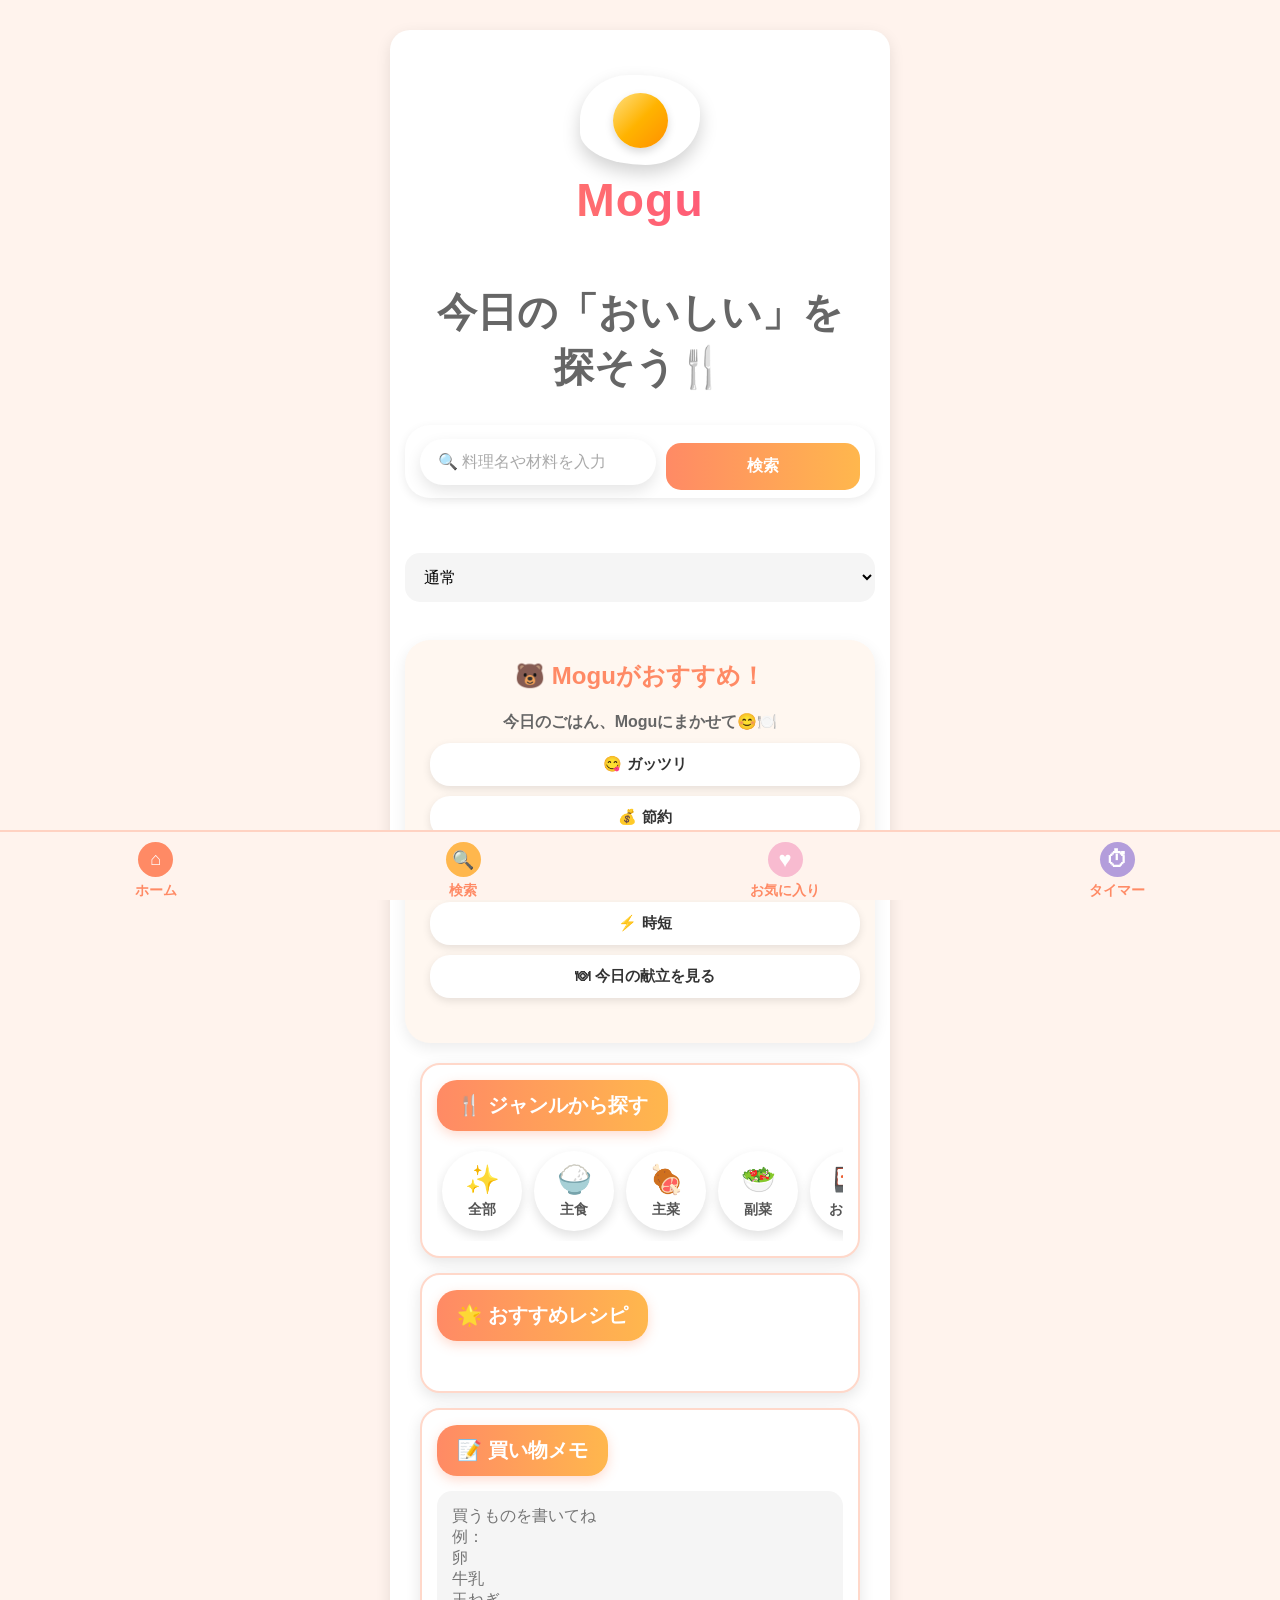
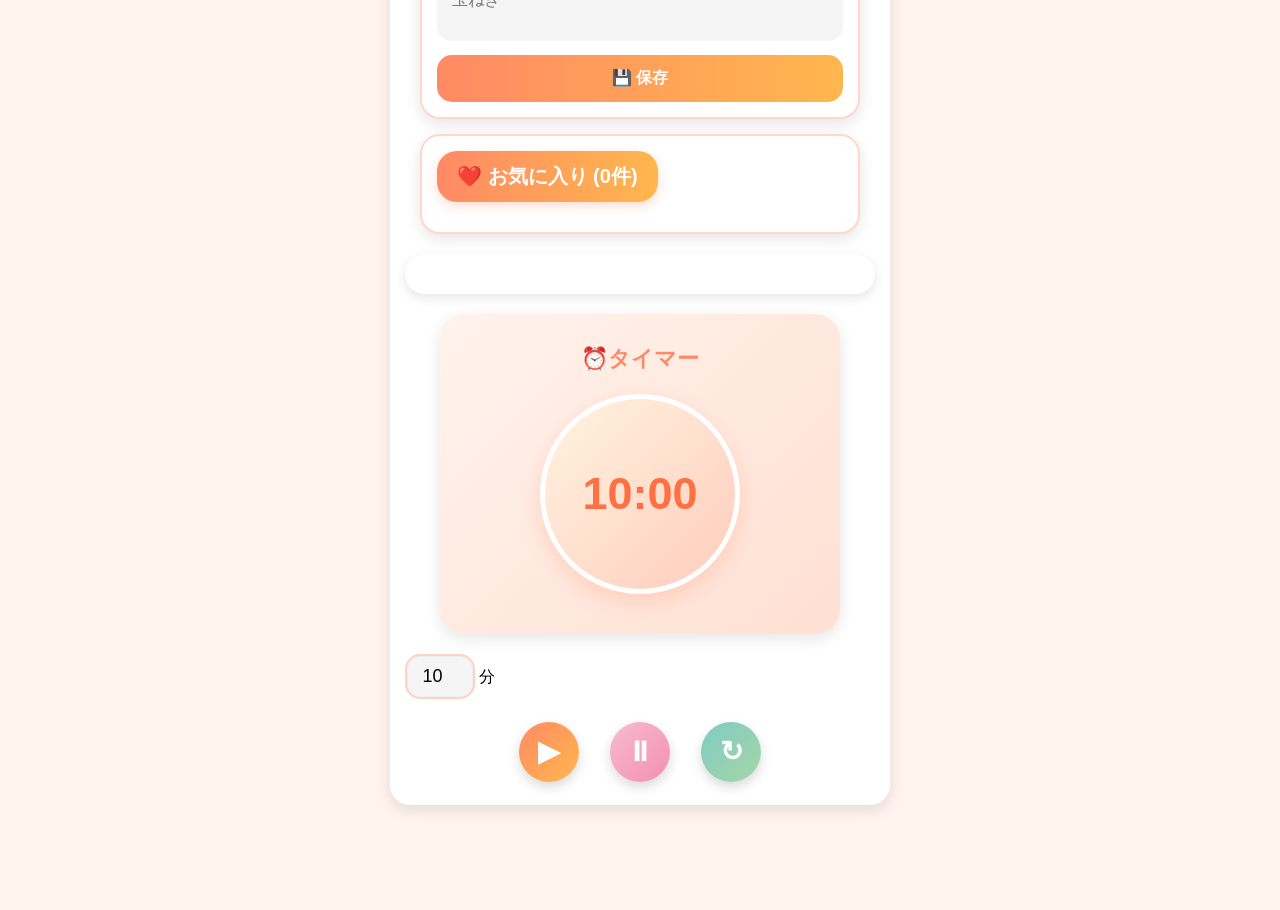
==== index.html @ c80007a2 "Add files via upload" ====
<!DOCTYPE html>
<html>

<head>
<link rel="manifest" href="manifest.json">
<meta name="theme-color" content="#ff8a65">

<meta name="viewport"
content="width=device-width, initial-scale=1.0">
<meta charset="UTF-8">
<title>AI献立アプリ</title>

<link rel="stylesheet" href="style.css">

</head>


<body>

<div class="card">

<div class="logo-area">

    <div class="mogu-logo">

        <div class="logo" id="home"></div>
        <div class="mogu-icon"></div>
        <div class="mogu-text">Mogu</div>

    </div>

</div>


<div class="header">

<p>今日の「おいしい」を探そう🍴</p>

</div>


<div id="searchPage">

<!-- レシピ検索 -->

<div class="search-area">

<input
id="searchBox"
placeholder="🔍 料理名や材料を入力"
oninput="searchRecipes()">

<button onclick="searchRecipes()">
検索
</button>

</div>


<div id="searchResult"></div>

</div>



<div id="moodResult"></div>



<select id="dietMode">

<option value="normal">
通常
</option>

<option value="diet">
ダイエット
</option>

</select>


<br><br>

<div class="mogu-box">

<h2 class="mogu-heading">
🐻 Moguがおすすめ！
</h2>

<p class="mogu-title">
今日のごはん、Moguにまかせて😊🍽️
</p>

<div class="mogu-buttons">

<div class="mood-buttons">

<button class="mogu-btn" onclick="moodMenu('ガッツリ')">
😋 ガッツリ
</button>

<button class="mogu-btn" onclick="moodMenu('節約')">
💰 節約
</button>

<button class="mogu-btn" onclick="moodMenu('ヘルシー')">
🥗 ヘルシー
</button>

<button class="mogu-btn" onclick="moodMenu('時短')">
⚡ 時短
</button>

</div>

<button class="mogu-btn recommend-btn" onclick="recommendMenu()">
🍽 今日の献立を見る
</button>

</div>

<div id="moguResult"></div>

</div>


<!-- カテゴリー -->
<div class="section">


<h2>🍴 ジャンルから探す</h2>


<div class="category-buttons">


<button onclick="filterCategory('全部')">
<span>✨</span>
全部
</button>


<button onclick="filterCategory('主食')">
<span>🍚</span>
主食
</button>


<button onclick="filterCategory('主菜')">
<span>🍖</span>
主菜
</button>


<button onclick="filterCategory('副菜')">
<span>🥗</span>
副菜
</button>


<button onclick="filterCategory('お弁当')">
<span>🍱</span>
お弁当
</button>


<button onclick="filterCategory('朝ごはん')">
<span>🍳</span>
朝ごはん
</button>


<button onclick="filterCategory('スープ')">
<span>🍲</span>
スープ
</button>


</div>


</div>



<!-- おすすめ -->
<div class="section">


<h2>🌟 おすすめレシピ</h2>


<div id="recommend"></div>


</div>



<!-- 買い物 -->
<div class="section">

<h2>📝 買い物メモ</h2>

<textarea 
id="shoppingMemo"
placeholder="買うものを書いてね&#13;&#10;例：&#13;&#10;卵&#13;&#10;牛乳&#13;&#10;玉ねぎ"
></textarea>

<br>

<button onclick="saveMemo()">
💾 保存
</button>


</div>



<!-- お気に入り -->
<div class="section">


<h2 id="favorite-title">
❤️ お気に入り (0件)
</h2>


<div id="favorites"></div>


</div>





<!-- 詳細表示 -->

<div id="recipe-detail"></div>

<div class="timer-box">

<h3>⏰タイマー</h3>

<div class="timer-circle">
    <h2 id="timerDisplay">10:00</h2>
</div>


</div>


<div class="timer-setting">

<input 
id="timerMinutes"
type="number"
value="10"
>

<span>分</span>

</div>


<div class="timer-buttons">

<button class="timer-btn" onclick="startTimer()">
▶
</button>

<button class="timer-btn" onclick="stopTimer()">
⏸
</button>

<button class="timer-btn reset-btn" onclick="resetTimer()">
↻
</button>

</div>


<div class="bottom-nav">

<button onclick="goHome()">
<span class="nav-icon home-icon">⌂</span>
ホーム
</button>

<button onclick="goSearch()">
<span class="nav-icon search-icon">🔍</span>
検索
</button>

<button onclick="goFavorite()">
<span class="nav-icon heart-icon">♥</span>
お気に入り
</button>

<button onclick="goTimer()">
<span class="nav-icon timer-icon">⏱</span>
タイマー
</button>

</div>

<script src="app.js"></script>

<div id="finishPopup" class="finish-popup">

    <div class="finish-card">

        <div class="finish-icon">🍳</div>

        <h2>完成！</h2>

        <p>おいしくできたかな？😋</p>

        <button onclick="closePopup()">OK</button>

    </div>

</div>

<script>
if ("serviceWorker" in navigator) {
  navigator.serviceWorker.register("./service-worker.js")
  .then(() => {
    console.log("Service Worker 登録成功");
  })
  .catch((error) => {
    console.log("登録失敗", error);
  });
}
</script>

</body>
</html>
---- style.css ----
body{
    font-family:sans-serif;
    background:#fff3ed;
    padding:15px;
    margin:0;

    padding-bottom:90px;
}


/* 全体カード */
.card{
    background:white;
    max-width:520px;
    margin:auto;
    padding:20px;
    border-radius:25px;
    box-shadow:0 8px 25px rgba(0,0,0,0.12);
}


/* タイトル */
.header{
    background:white;
    color:#ff8a65;
    font-size:40px;
    font-weight:bold;
    text-align:center;
    padding:25px;
    border-radius:25px;
}

.logo-area{
    text-align:center;
    margin:30px 0;
}

.logo-area h1{
    font-size:46px;
    color:#ff8a65;
    font-weight:900;
    letter-spacing:3px;
    margin-bottom:10px;
    text-shadow:2px 3px 6px rgba(0,0,0,0.15);
    font-family:"Arial Rounded MT Bold", sans-serif;
}

.logo-area p{
    font-size:17px;
    color:#777;
    font-weight:bold;
    letter-spacing:1px;
}


.subtitle{
    font-size:14px;
    color:#777;
    margin-top:8px;
    font-weight:normal;
}

/* 説明文 */
p{
    color:#555;
}


/* 各項目の箱 */
.section{

padding:18px;

margin-top:20px;

border-radius:25px;

background:linear-gradient(
135deg,
#fff8f4,
#ffe9df
);

border:2px solid #ffd8ca;

box-shadow:
0 8px 20px rgba(255,138,101,0.15);

}


/* 見出し */
h2{

    font-size:20px;

    margin-top:0;

    color:#444;

}



/* 入力欄 */

input{

    width:100%;

    box-sizing:border-box;

    padding:15px;

    font-size:16px;

    border-radius:15px;

    border:none;

    background:#f5f5f5;

    box-shadow:inset 0 0 0 1px #eee;

}



/* メモ欄 */

textarea{

    width:100%;

    height:150px;

    box-sizing:border-box;

    padding:15px;

    border-radius:15px;

    border:none;

    background:#f5f5f5;

    font-size:16px;

    resize:none;

}




/* セレクト */

select{

    width:100%;

    padding:15px;

    border-radius:15px;

    border:none;

    background:#f5f5f5;

    font-size:16px;

}




/* ボタン */

button{

    width:100%;

    padding:13px;

    margin-top:10px;

    border:none;

    border-radius:15px;

    background:linear-gradient(
    90deg,
    #ff8a65,
    #ffb74d
    );

    color:white;

    font-size:16px;

    font-weight:bold;

    cursor:pointer;

}


button:hover{

    transform:translateY(-3px);

}



/* 検索エリア */

.search-area{
    display:flex;
    align-items:center;
    gap:10px;
    background:white;
    border-radius:25px;
    padding:8px 15px;
    box-shadow:0 3px 10px rgba(0,0,0,0.08);
}

#searchResult{
    width:100%;
    display:block;
    margin-top:15px;
}



/* カテゴリーボタン */

.category-buttons{

    display:flex;

    gap:12px;

    overflow-x:auto;

    padding:10px 5px;

    scrollbar-width:none;

}


.category-buttons::-webkit-scrollbar{

    display:none;

}


.category-buttons button{

    flex-shrink:0;

    width:80px;

    height:80px;

    border:none;

    border-radius:50%;

    background:white;

    color:#555;

    font-size:14px;

    font-weight:bold;

    display:flex;

    flex-direction:column;

    align-items:center;

    justify-content:center;

    gap:5px;

    box-shadow:
    0 5px 12px rgba(0,0,0,0.12);

    transition:0.3s;

}


.category-buttons button span{

    font-size:28px;

}


.category-buttons button:active{

    transform:scale(0.92);

}

/* レシピ一覧カード */

.recipe-card{

    background:linear-gradient(
    135deg,
    #ffffff,
    #fff8f4
    );

    border-radius:25px;

    overflow:hidden;

    box-shadow:
    0 8px 20px rgba(0,0,0,0.12);

    transition:0.3s;

    margin-bottom:20px;
}


.recipe-card:hover{

    transform:
    translateY(-6px)
    scale(1.02);

    box-shadow:
    0 12px 25px rgba(0,0,0,0.18);

}


.recipe-image{

    width:100%;

    height:220px;

    object-fit:cover;

}


.recipe-card h3{

    font-size:20px;

    margin:15px;

    color:#444;

}


.recipe-card p{

    margin:15px;

    color:#666;

}

/* おすすめレシピ横並び */

#recommend{

    display:flex;

    gap:15px;

    overflow-x:auto;

    padding:10px 0;

}



.recommend-card{

    min-width:220px;

    background:white;

    border-radius:18px;

    overflow:hidden;

    box-shadow:0 4px 12px rgba(0,0,0,0.1);

}



.recommend-card img{

    width:100%;

    height:150px;

    object-fit:cover;

}



.recommend-card h3{

    padding:10px;

    margin:0;

}



.recommend-card p{

    padding:0 10px 10px;

    font-size:14px;

}





/* 人気レシピ */

#popularRecipes{

    display:flex;

    flex-direction:column;

    gap:10px;

}





/* 結果表示 */

#result,
#searchResult,
#randomResult{

    margin-top:15px;

}





/* レシピ詳細 */

#recipe-detail{

    background:white;

    padding:20px;

    border-radius:20px;

    margin-top:20px;

    box-shadow:0 4px 12px rgba(0,0,0,0.1);

}



.recipe-detail-image{

    width:100%;

    border-radius:15px;

}





/* お気に入り */

#favorites{

    display:flex;

    flex-direction:column;

    gap:10px;

}





/* スマホ調整 */

@media(max-width:600px){

    body{

        padding:10px;

    }


.card{

    padding:15px;

    border-radius:20px;

    width:90%;

    max-width:500px;

    margin:auto;

    box-sizing:border-box;

}

    .header{

        font-size:22px;

    }


}

.mogu-logo{
    text-align:center;
}

.logo{

    text-align:center;

    animation:float 3s ease-in-out infinite;

    display:flex;

    flex-direction:column;

    align-items:center;
}

.mogu-icon{

    width:120px;
    height:90px;

    background:white;

    border-radius:
    45% 55% 50% 60% /
    55% 45% 60% 40%;

    position:relative;

    margin:0 auto;

    box-shadow:
    0 8px 18px rgba(0,0,0,0.18);
}

/* 黄身 */
.mogu-icon::before{

    content:"";

    width:55px;
    height:55px;

    background:linear-gradient(
        135deg,
        #ffe082,
        #ffb300,
        #ff8f00
    );

    border-radius:50%;

    position:absolute;

    top:18px;

    left:33px;

    box-shadow:
    0 4px 8px rgba(0,0,0,0.15);
}


.mogu-text{
    margin-top:10px;

    font-size:44px;

    transform:scale(1.05);

    font-weight:bold;

    font-family:
    "Arial Rounded MT Bold",
    "Hiragino Maru Gothic Pro",
    sans-serif;

    letter-spacing:1px;

    background:linear-gradient(
    90deg,
    #ff8a65,
    #ff4081
);

-webkit-background-clip:text;
background-clip:text;

color:transparent;
}

.mogu-logo h1{
    margin:0;
    font-size:48px;
    color:#ff8a65;
    font-weight:900;
    letter-spacing:2px;
    font-family:"Arial Rounded MT Bold","Trebuchet MS",sans-serif;
    text-shadow:2px 3px 6px rgba(0,0,0,0.12);
}

.mogu-icon span{
    position:absolute;
    color:#ff7b54;
    font-size:28px;
    font-weight:bold;
    font-family:sans-serif;
}

.logo{
    animation: float 3s ease-in-out infinite;
}


@keyframes float{

    0%{
        transform:translateY(0);
    }

    50%{
        transform:translateY(-6px);
    }

    100%{
        transform:translateY(0);
    }

}

.quick-menu{
    display:flex;
    justify-content:center;
    gap:15px;
    margin-top:25px;
    flex-wrap:wrap;
}


.quick-menu button{

    width:110px;
    height:110px;

    border:none;
    border-radius:25px;

    background:white;

    font-size:15px;

    font-weight:bold;

    color:#555;

    box-shadow:
    0 6px 15px rgba(0,0,0,0.12);

    cursor:pointer;

    transition:0.3s;
}


.quick-menu button:hover{

    transform:translateY(-5px);

}

.quick-menu{
    display:flex;
    justify-content:center;
    gap:15px;
    margin-top:25px;
    flex-wrap:wrap;
}


.quick-menu button{

    width:110px;
    height:110px;

    border:none;

    border-radius:25px;

    background:white;

    font-size:15px;

    font-weight:bold;

    color:#555;

    box-shadow:
    0 8px 18px rgba(0,0,0,0.12);

    cursor:pointer;

    transition:0.3s;
}


.quick-menu button:hover{

    transform:translateY(-6px);

}

.fridge-btn{
    background:#e3f2fd !important;
}

.today-btn{
    background:#fff3e0 !important;
}

.favorite-btn{
    background:#fce4ec !important;
}

.quick-menu button:active{

    transform:
    translateY(-2px)
    scale(0.96);

}

#searchBox{

    width:280px;

    padding:14px 18px;

    border:none;

    border-radius:30px;

    background:white;

    font-size:16px;

    box-shadow:
    0 6px 15px rgba(0,0,0,0.1);

    outline:none;

    transition:0.3s;
}

#searchBox:focus{

    box-shadow:
    0 0 0 4px rgba(255,138,101,0.25),
    0 6px 15px rgba(0,0,0,0.1);

}

#searchBox::placeholder{

    color:#aaa;

}

.section h2{

    display:inline-block;

    padding:12px 20px;

    border-radius:20px;

    background:linear-gradient(
        90deg,
        #ff8a65,
        #ffb74d
    );

    color:white;

    box-shadow:
    0 4px 12px rgba(255,138,101,0.3);

    margin-bottom:15px;
}

@media (max-width:600px){

    .quick-menu{
        gap:10px;
    }

    .quick-menu button{

        width:95px;
        height:95px;

        font-size:13px;
    }

    .mogu-text{

        font-size:36px;
    }

    #searchBox{

        width:90%;
    }

    .recipe-image{

        height:180px;
    }

    .section h2{

        font-size:18px;
    }

}

.bottom-nav{

    position:fixed;

    bottom:0;

    left:0;

    width:100%;

    background:#fff3ed;

    display:flex;

    justify-content:space-around;

    padding:12px 0;

    border-top:2px solid #ffd2c2;

    z-index:999;
}

.bottom-nav{

    position:fixed;

    bottom:0;

    left:0;

    width:100%;

    height:70px;

    background:#fff3ed;

    display:flex;

    justify-content:space-around;

    align-items:center;

    border-top:2px solid #ffd2c2;

    z-index:99999;
}


.bottom-nav button{

    display:flex;

    flex-direction:column;

    align-items:center;

    background:transparent;

    color:#ff8a65;

    border:none;

    font-size:14px;

    font-weight:bold;

    padding:5px;

    box-shadow:none;

}

.nav-icon{

    width:35px;
    height:35px;
    border-radius:50%;

    display:flex;
    align-items:center;
    justify-content:center;

    margin-bottom:5px;

    color:white;
    font-size:18px;
}


/* ホーム */
.home-icon{
    background:#ff8a65;
}


/* 検索 */
.search-icon{
    background:#ffb74d;
}


/* お気に入り */
.heart-icon{
    background:#f8bbd0;
    font-size:22px;
}


/* タイマー */
.timer-icon{
    background:#b39ddb;
    font-size:22px;
}

/* カテゴリーだけ上の余白を調整 */
.category-buttons{
    margin-top:-15px;
}

#todaySetResult .recipe-card{

text-align:center;

padding:20px;

font-size:18px;

}

#todaySetResult hr{

border:none;

border-top:2px dashed #ffd2c2;

margin:15px 0;

}

#moodResult{

margin-top:20px;

}

#moodResult .recipe-card{

max-width:520px;

margin:auto;

}

.fridge-section{

background:linear-gradient(
135deg,
#eefbf0,
#d9f7df
);

border-radius:20px;

margin:15px;

padding:15px;

}

.fridge-section{

background:linear-gradient(
135deg,
#eefbf0,
#d9f7df
);

border-radius:20px;

margin:15px;

padding:15px;

}

.popular-section{

background:linear-gradient(
135deg,
#f5ecff,
#e5d4ff
);

border-radius:20px;

margin:15px;

padding:15px;

}

.recipe-status{

display:grid;

grid-template-columns:
1fr 1fr;

gap:10px;

margin:15px 0;

}

.recipe-status div{

background:linear-gradient(
135deg,
#fff0eb,
#ffe3d6
);

}

.recipe-count{

background:white;

border-radius:20px;

padding:15px;

margin:20px auto;

width:200px;

box-shadow:0 5px 15px rgba(0,0,0,0.1);

text-align:center;

}


.recipe-count p{

margin:0;

font-size:14px;

color:#777;

}


.recipe-count h2{

margin:5px 0 0;

font-size:32px;

color:#ff8a65;

}

.recipe-detail-image{

width:90%;

max-width:500px;

display:block;

margin:0 auto 15px;

border-radius:20px;

}


.section-title{

font-size:22px;

font-weight:bold;

margin-top:25px;

padding:10px;

background:#fff3e8;

border-radius:15px;

}


.ingredient-list,
.howto-list{

background:white;

padding:20px;

border-radius:15px;

box-shadow:0 4px 12px rgba(0,0,0,0.08);

}


.ingredient-list li{

margin-bottom:10px;

}


.howto-list li{

margin-bottom:15px;

line-height:1.6;

}

.favorite-btn{

margin:15px 0;

padding:12px 25px;

border:none;

border-radius:30px;

font-size:16px;

font-weight:bold;

background:#fff0f3;

color:#ff6b81;

cursor:pointer;

transition:0.3s;

box-shadow:0 4px 10px rgba(0,0,0,0.1);

}


.favorite-btn:hover{

transform:scale(1.05);

}


.favorite-btn.active{

background:#ff8a65;

color:white;

}

.card{

background:white;

border-radius:20px;

padding:15px;

margin:15px auto;

width:90%;

max-width:500px;

box-sizing:border-box;

box-shadow:0 5px 15px rgba(0,0,0,0.1);

cursor:pointer;

}


.card:hover{

transform:scale(1.02);

}


.card .recipe-image{

width:100%;

height:180px;

object-fit:cover;

border-radius:15px;

}


.card h3{

margin:10px 0;

font-size:20px;

}


.card p{

margin:5px 0;

color:#666;

}

.recommend-card{

background:white;

border-radius:20px;

overflow:hidden;

margin:15px 0;

box-shadow:0 5px 15px rgba(0,0,0,0.1);

cursor:pointer;

}


.recommend-image{

width:100%;

height:180px;

object-fit:cover;

}


.recommend-body{

padding:15px;

}


.recommend-body h3{

margin:0 0 8px;

font-size:20px;

}


.recommend-info{

display:flex;

gap:15px;

font-size:14px;

color:#777;

}

.section{

    background:white;

    border-radius:20px;

    padding:15px;

    margin:15px;

    box-shadow:0 5px 15px rgba(0,0,0,0.1);

}

/* ⏱ Moguタイマー */

.timer-box{

background:linear-gradient(
135deg,
#fff3ed,
#ffe0d2
);

border-radius:25px;

padding:20px;

margin:20px auto;

max-width:400px;

text-align:center;

box-shadow:
0 5px 15px rgba(0,0,0,0.1);

}


.timer-box h3{

color:#ff8a65;

font-size:22px;

margin-bottom:15px;

}


#timerMinutes{

width:70px;

padding:10px;

border-radius:15px;

border:2px solid #ffd2c2;

font-size:18px;

text-align:center;

}


.timer-box button{

background:#ff8a65;

color:white;

border:none;

border-radius:25px;

padding:10px 15px;

margin:8px 3px;

font-size:15px;

font-weight:bold;

cursor:pointer;

}


.timer-box button:hover{

transform:scale(1.05);

}


#timerDisplay{

width:200px;

height:200px;

border-radius:50%;

background:linear-gradient(
135deg,
#fff3e0,
#ffccbc
);

display:flex;

align-items:center;

justify-content:center;

margin:20px auto;

font-size:45px;

font-weight:bold;

color:#ff7043;

border:5px solid white;

box-shadow:
0 8px 20px rgba(255,138,101,0.25);

}

/* ⏱ タイマー飾り */

.timer-box{
    position:relative;
}

#timerDisplay{

    position:relative;

}

#timerDisplay::before{

    position:absolute;

    top:-45px;

    left:50%;

    transform:translateX(-50%);

    font-size:30px;

}

/* ⏱ タイマーボタン アイコン風 */

.timer-box .timer-btn{

width:60px;

height:60px;

border-radius:50%;

padding:0;

margin:8px;

font-size:24px;

display:inline-flex;

align-items:center;

justify-content:center;

background:linear-gradient(
135deg,
#ff8a65,
#ffb74d
);

box-shadow:
0 5px 12px rgba(255,138,101,0.3);

}

/* 下メニュー復活 */

.bottom-nav button{

background:transparent;

width:auto;

height:auto;

color:#ff8a65;

padding:5px;

box-shadow:none;

}


.home-icon{

background:#ff8a65 !important;

}


.search-icon{

background:#ffb74d !important;

}


.heart-icon{

background:#f8bbd0 !important;

}


.timer-icon{

background:#b39ddb !important;

}

/* ⏱ タイマー専用ボタン */

.timer-btn{

width:60px;

height:60px;

border-radius:50%;

padding:0;

margin:8px;

font-size:28px;

display:inline-flex;

align-items:center;

justify-content:center;

color:white;

box-shadow:
0 5px 12px rgba(0,0,0,0.15);

}


.timer-btn:first-child{

background:linear-gradient(
135deg,
#ff8a65,
#ffb74d
);

}


.timer-btn:nth-child(2){

background:linear-gradient(
135deg,
#f8bbd0,
#f48fb1
);

}


.reset-btn{

background:linear-gradient(
135deg,
#80cbc4,
#a5d6a7
);

}


.timer-btn:hover{

transform:scale(1.1);

}

.timer-buttons{

display:flex;

justify-content:center;

gap:15px;

margin-top:15px;

}

/* 完成ポップアップ */

.finish-popup{

position:fixed;

top:0;
left:0;

width:100%;
height:100%;

background:rgba(0,0,0,0.4);

display:none;

justify-content:center;
align-items:center;

z-index:999999;

}

.finish-card{

background:white;

padding:30px;

border-radius:25px;

text-align:center;

width:280px;

box-shadow:0 10px 25px rgba(0,0,0,0.2);

animation:popup 0.3s ease;

}

.finish-icon{

font-size:60px;

margin-bottom:10px;

}

.finish-card h2{

color:#ff8a65;

margin:10px 0;

}

.finish-card p{

color:#666;

margin-bottom:20px;

}

@keyframes popup{

from{

transform:scale(0.7);

opacity:0;

}

to{

transform:scale(1);

opacity:1;

}

}

#searchResult{
margin-top:15px;
padding:10px;
background:#fff;
border-radius:10px;
}

/* レシピ詳細画面 */

#recipeDetail{
    padding:20px;
}


.detail-card{
    background:white;
    border-radius:20px;
    padding:25px;
    max-width:600px;
    margin:20px auto;
    box-shadow:0 5px 20px rgba(0,0,0,0.15);
}


.detail-card h2{
    text-align:center;
    font-size:28px;
    margin-bottom:15px;
}


.recipe-image{
    width:100%;
    height:300px;
    object-fit:cover;
    border-radius:15px;
    margin-bottom:20px;
}


.detail-card p{
    font-size:16px;
    line-height:1.8;
}


.detail-card h3{
    border-left:6px solid #ff8a65;
    padding-left:10px;
    margin-top:25px;
}


.detail-card ul{
    background:#fff7f0;
    border-radius:15px;
    padding:20px 30px;
}


.detail-card li{
    margin-bottom:10px;
    font-size:16px;
}


.detail-card button{
    background:#ff8a65;
    color:white;
    border:none;
    border-radius:20px;
    padding:10px 20px;
    font-size:16px;
    cursor:pointer;
}


.detail-card button:hover{
    opacity:0.8;
}

/* 時間・カロリーカード */

.info-cards{
    display:flex;
    gap:15px;
    margin:20px 0;
}


.info-box{
    flex:1;
    background:#fff7f0;
    border-radius:15px;
    padding:15px;
    text-align:center;
}


.info-box span{
    font-size:30px;
}


.info-box p{
    margin:5px 0;
    font-size:14px;
    color:#666;
}


.info-box strong{
    font-size:22px;
    color:#ff7043;
}

/* スマホ対応 */

@media screen and (max-width:600px){

    body{
        padding:10px;
    }


    .detail-card{
        width:100%;
        padding:15px;
        margin:10px auto;
        border-radius:15px;
    }


    .recipe-image{
        height:220px;
    }


    .detail-card h2{
        font-size:22px;
    }


    .info-cards{
        flex-direction:column;
        gap:10px;
    }


    .info-box{
        width:100%;
    }


    .detail-card li{
        font-size:14px;
    }


    button{
        width:100%;
        padding:12px;
        font-size:16px;
    }

}

.mogu-box{
    background:#fff;
    border-radius:20px;
    padding:20px;
    margin:20px;
    text-align:center;
    box-shadow:0 5px 15px rgba(0,0,0,0.1);
}

.mogu-title{
    font-size:18px;
    font-weight:bold;
    margin:10px 0 20px;
}

.mogu-btn{
    background:#ff9800;
    color:white;
    border:none;
    padding:12px 25px;
    border-radius:30px;
    font-size:17px;
    cursor:pointer;
}

.mogu-btn:hover{
    background:#f57c00;
}

#moguResult{
    margin-top:20px;
    line-height:2;
    font-size:18px;
}

.mogu-box{
background:#fff7f0;
padding:20px;
border-radius:25px;
margin:20px 0;
box-shadow:0 5px 15px rgba(0,0,0,0.08);
}


.mogu-heading{
text-align:center;
color:#ff8a65;
font-size:24px;
}


.mogu-title{
text-align:center;
font-size:16px;
margin-bottom:15px;
}

.mogu-btn{
border:none;
border-radius:20px;
padding:12px 18px;
margin:5px;
font-size:15px;
background:white;
color:#333;
box-shadow:0 3px 8px rgba(0,0,0,0.1);
cursor:pointer;
}

.recommend-card{

background:white;

border-radius:20px;

padding:15px;

margin:15px 0;

box-shadow:0 5px 15px rgba(0,0,0,0.08);

text-align:center;

overflow:hidden;

}


.recommend-card h3{

color:#ff8a65;

font-size:20px;

margin-bottom:10px;

}


.recommend-card p{

margin:8px;

font-size:14px;

}


.recommend-card button{

background:#ff8a65;

color:white;

border:none;

border-radius:20px;

padding:10px 20px;

font-size:14px;

cursor:pointer;

}

.mini-info{

display:flex;

justify-content:center;

gap:15px;

margin:10px 0;

font-size:14px;

}


.recommend-card button{

margin:5px;

}

.mini-info{
display:flex;
justify-content:center;
gap:10px;
flex-wrap:wrap;
margin:10px 0;
font-size:14px;
}


.mini-info span{
background:#fff7f0;
padding:8px 12px;
border-radius:15px;
white-space:nowrap;
}


.recommend-card{
width:100%;
box-sizing:border-box;
overflow:hidden;
}

.recommend-card{

width:100%;

max-width:100%;

box-sizing:border-box;

overflow:hidden;

}

#moguResult{

width:100%;

box-sizing:border-box;

overflow:hidden;

}

.recommend-card *{

max-width:100%;

box-sizing:border-box;

}


.mini-info{

display:flex;

flex-direction:column;

align-items:center;

gap:8px;

}


.mini-info span{

display:block;

width:90%;

text-align:center;

}


.recommend-card button{

width:90%;

max-width:250px;

}

.mogu-box,
#moguResult,
.recommend-card{

width:100%;

max-width:100%;

box-sizing:border-box;

}


.recommend-card{

margin-left:0;

margin-right:0;

}

*{
box-sizing:border-box;
}

.recommend-image{

width:100%;

height:180px;

object-fit:cover;

border-radius:15px;

margin-bottom:10px;

}
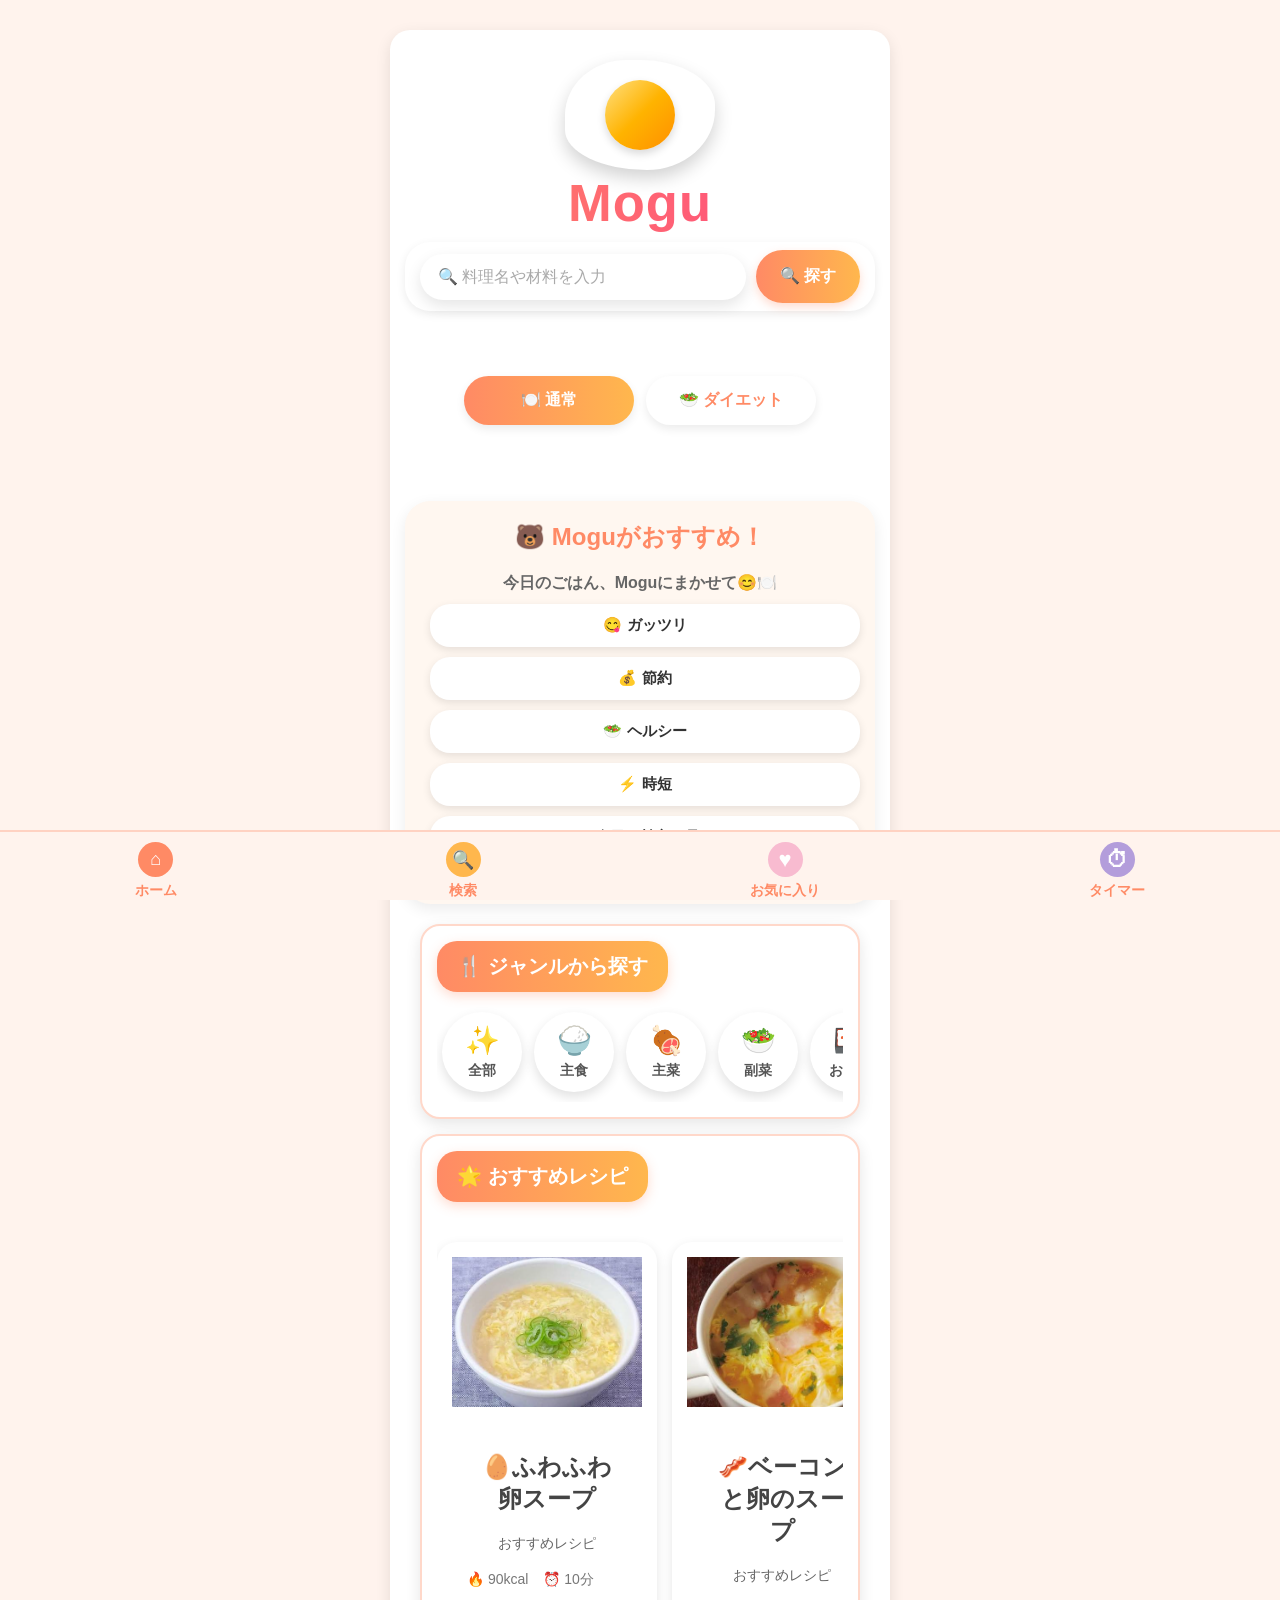
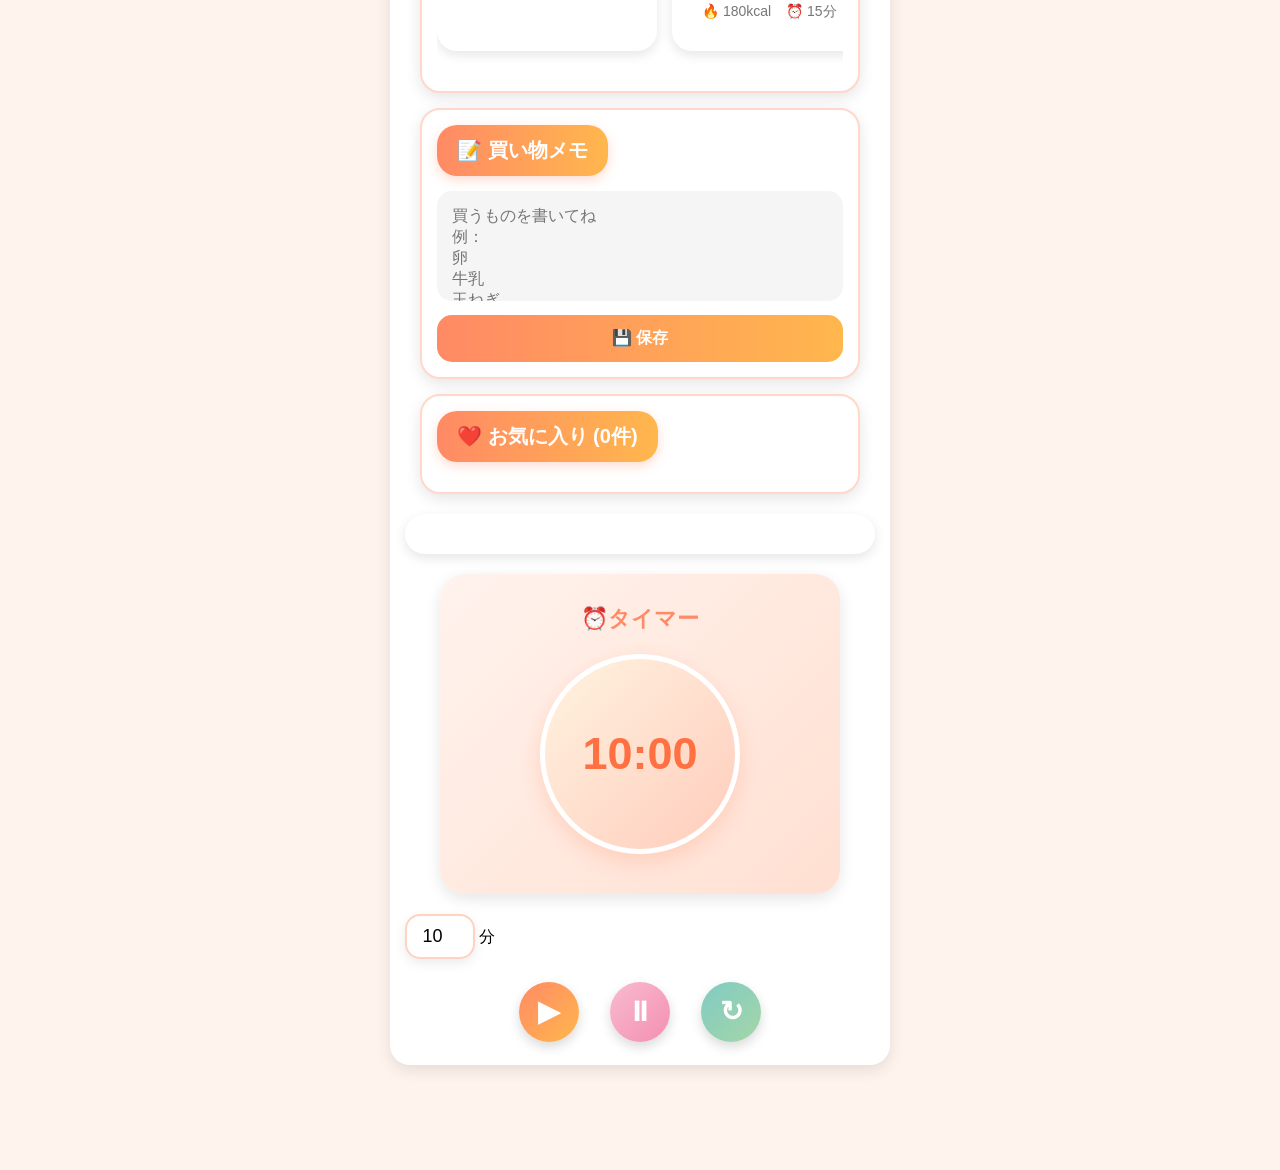
==== commit 8d4462e6: "Add files via upload" ====
--- a/index.html
+++ b/index.html
@@ -3,11 +3,19 @@
 
 <head>
 <link rel="manifest" href="manifest.json">
+<head>
+
+<link rel="manifest" href="manifest.json">
+
 <meta name="theme-color" content="#ff8a65">
+
+<link rel="apple-touch-icon" href="icons/icon-192.png">
 
 <meta name="viewport"
 content="width=device-width, initial-scale=1.0">
+
 <meta charset="UTF-8">
+
 <title>AI献立アプリ</title>
 
 <link rel="stylesheet" href="style.css">
@@ -32,11 +40,6 @@
 </div>
 
 
-<div class="header">
-
-<p>今日の「おいしい」を探そう🍴</p>
-
-</div>
 
 
 <div id="searchPage">
@@ -51,7 +54,7 @@
 oninput="searchRecipes()">
 
 <button onclick="searchRecipes()">
-検索
+🔍 探す
 </button>
 
 </div>
@@ -61,23 +64,29 @@
 
 </div>
 
-
+<div id="recipeDetail" style="display:none;"></div>
 
 <div id="moodResult"></div>
 
-
-
-<select id="dietMode">
-
-<option value="normal">
-通常
-</option>
-
-<option value="diet">
-ダイエット
-</option>
-
-</select>
+<div class="diet-switch">
+
+<button id="normalBtn"
+class="diet-btn active"
+onclick="changeDietMode('normal')">
+
+🍽️ 通常
+
+</button>
+
+<button id="dietBtn"
+class="diet-btn"
+onclick="changeDietMode('diet')">
+
+🥗 ダイエット
+
+</button>
+
+</div>
 
 
 <br><br>
--- a/style.css
+++ b/style.css
@@ -20,19 +20,10 @@
 
 
 /* タイトル */
-.header{
-    background:white;
-    color:#ff8a65;
-    font-size:40px;
-    font-weight:bold;
-    text-align:center;
-    padding:25px;
-    border-radius:25px;
-}
 
 .logo-area{
     text-align:center;
-    margin:30px 0;
+    margin:15px 0 10px;
 }
 
 .logo-area h1{
@@ -110,21 +101,29 @@
 
     box-sizing:border-box;
 
-    padding:15px;
+    padding:16px 18px;
 
     font-size:16px;
 
-    border-radius:15px;
+    border-radius:30px;
 
     border:none;
 
-    background:#f5f5f5;
-
-    box-shadow:inset 0 0 0 1px #eee;
-
-}
-
-
+    background:white;
+
+    box-shadow:0 4px 12px rgba(0,0,0,0.08);
+
+    transition:0.2s;
+
+}
+
+input:focus{
+
+outline:none;
+
+box-shadow:0 0 0 4px rgba(255,138,101,0.25);
+
+}
 
 /* メモ欄 */
 
@@ -132,7 +131,7 @@
 
     width:100%;
 
-    height:150px;
+    height:110px;
 
     box-sizing:border-box;
 
@@ -395,15 +394,27 @@
 
     background:white;
 
-    border-radius:18px;
+    border-radius:22px;
 
     overflow:hidden;
 
-    box-shadow:0 4px 12px rgba(0,0,0,0.1);
-
-}
-
-
+    padding:18px;
+
+    margin:18px 0;
+
+    box-shadow:0 8px 24px rgba(0,0,0,0.10);
+
+    transition:0.25s;
+
+}
+
+.recommend-card:hover{
+
+    transform:translateY(-5px);
+
+    box-shadow:0 12px 28px rgba(0,0,0,0.15);
+
+}
 
 .recommend-card img{
 
@@ -570,8 +581,8 @@
 
 .mogu-icon{
 
-    width:120px;
-    height:90px;
+    width:150px;
+    height:110px;
 
     background:white;
 
@@ -592,8 +603,8 @@
 
     content:"";
 
-    width:55px;
-    height:55px;
+    width:70px;
+    height:70px;
 
     background:linear-gradient(
         135deg,
@@ -606,19 +617,17 @@
 
     position:absolute;
 
-    top:18px;
-
-    left:33px;
+    top:20px;
+    left:40px;
 
     box-shadow:
     0 4px 8px rgba(0,0,0,0.15);
 }
 
-
 .mogu-text{
-    margin-top:10px;
-
-    font-size:44px;
+    margin-top:4px;
+
+    font-size:50px;
 
     transform:scale(1.05);
 
@@ -773,6 +782,10 @@
 
 .favorite-btn{
     background:#fce4ec !important;
+    border-radius:50px;
+    padding:8px 18px;
+    border:none;
+    cursor:pointer;
 }
 
 .quick-menu button:active{
@@ -872,8 +885,11 @@
 
     .section h2{
 
-        font-size:18px;
-    }
+font-size:20px;
+
+padding:12px 20px;
+
+}
 
 }
 
@@ -1326,7 +1342,7 @@
 
 width:100%;
 
-height:180px;
+height:220px;
 
 object-fit:cover;
 
@@ -2191,16 +2207,287 @@
 box-sizing:border-box;
 }
 
-.recommend-image{
+.recipe-image{
 
 width:100%;
 
-height:180px;
+height:220px;
 
 object-fit:cover;
 
+border-radius:20px;
+
+margin:15px 0;
+
+display:block;
+
+}
+
+.favorite-btn.active{
+
+background:#ff8a65;
+
+color:white;
+
+}
+
+.recommend-card h3{
+
+font-size:24px;
+
+font-weight:bold;
+
+margin:15px 0 10px;
+
+color:#444;
+
+}
+
+.category-tag{
+
+display:inline-block;
+
+background:#FFF3E0;
+
+color:#ff8a65;
+
+padding:6px 14px;
+
+border-radius:20px;
+
+font-size:13px;
+
+font-weight:bold;
+
+margin-bottom:12px;
+
+}
+
+.recommend-actions{
+
+display:flex;
+
+gap:10px;
+
+justify-content:center;
+
+margin-top:15px;
+
+flex-wrap:wrap;
+
+}
+
+.detail-card h2{
+
+text-align:center;
+
+font-size:28px;
+
+margin:15px 0;
+
+color:#444;
+
+}
+
+.detail-card h3{
+
+margin-top:25px;
+
+padding-bottom:8px;
+
+border-bottom:2px solid #FFD8C2;
+
+color:#ff8a65;
+
+font-size:22px;
+
+}
+
+.detail-card ul{
+
+background:#FFF9F5;
+
+padding:15px 20px;
+
 border-radius:15px;
 
-margin-bottom:10px;
-
+list-style:none;
+
+margin-top:10px;
+
+}
+
+.search-area{
+
+display:flex;
+
+gap:10px;
+
+align-items:center;
+
+}
+
+.search-area input{
+
+flex:1;
+
+margin:0;
+
+}
+
+.search-area button{
+
+width:auto;
+
+margin-top:0;
+
+padding:16px 24px;
+
+border-radius:30px;
+
+background:linear-gradient(
+90deg,
+#ff8a65,
+#ffb74d
+);
+
+box-shadow:0 4px 10px rgba(255,138,101,0.3);
+
+transition:0.2s;
+
+}
+
+.search-area button:hover{
+
+transform:translateY(-2px);
+
+}
+
+.search-area button:active{
+
+transform:scale(0.97);
+
+}
+
+#dietMode{
+
+width:220px;
+
+padding:12px 18px;
+
+margin:15px auto;
+
+display:block;
+
+border:none;
+
+border-radius:30px;
+
+background:white;
+
+font-size:16px;
+
+font-weight:bold;
+
+color:#ff8a65;
+
+box-shadow:0 4px 12px rgba(0,0,0,0.08);
+
+cursor:pointer;
+
+}
+
+.diet-switch{
+
+display:flex;
+
+justify-content:center;
+
+gap:12px;
+
+margin:20px 0;
+
+}
+
+.diet-btn{
+
+width:170px;
+
+padding:14px 20px;
+
+border:none;
+
+border-radius:30px;
+
+background:#ffffff;
+
+color:#ff8a65;
+
+font-size:16px;
+
+font-weight:bold;
+
+box-shadow:0 4px 10px rgba(0,0,0,0.08);
+
+cursor:pointer;
+
+transition:0.2s;
+
+}
+
+.diet-btn.active{
+
+background:linear-gradient(
+90deg,
+#ff8a65,
+#ffb74d
+);
+
+color:white;
+
+}
+
+.diet-btn:hover{
+
+transform:translateY(-2px);
+
+}
+
+.diet-btn:active{
+
+transform:scale(0.97);
+
+}
+
+.favorite-heart{
+    color:#aaa;
+    transition:0.3s;
+}
+
+.favorite-btn.active .favorite-heart{
+    color:#ff4d6d;
+}
+
+.favorite-heart{
+    color:#aaa;
+    transition:0.3s;
+}
+
+.favorite-btn.active .favorite-heart{
+    color:#ff4d6d;
+}
+
+.recommend-card{
+    transition:0.2s ease;
+    cursor:pointer;
+    box-shadow:0 4px 12px rgba(0,0,0,0.1);
+}
+
+.recommend-card:hover{
+    transform:translateY(-5px);
+    box-shadow:0 8px 20px rgba(0,0,0,0.15);
+}
+
+.recommend-card:active{
+    transform:translateY(-2px) scale(0.98);
 }
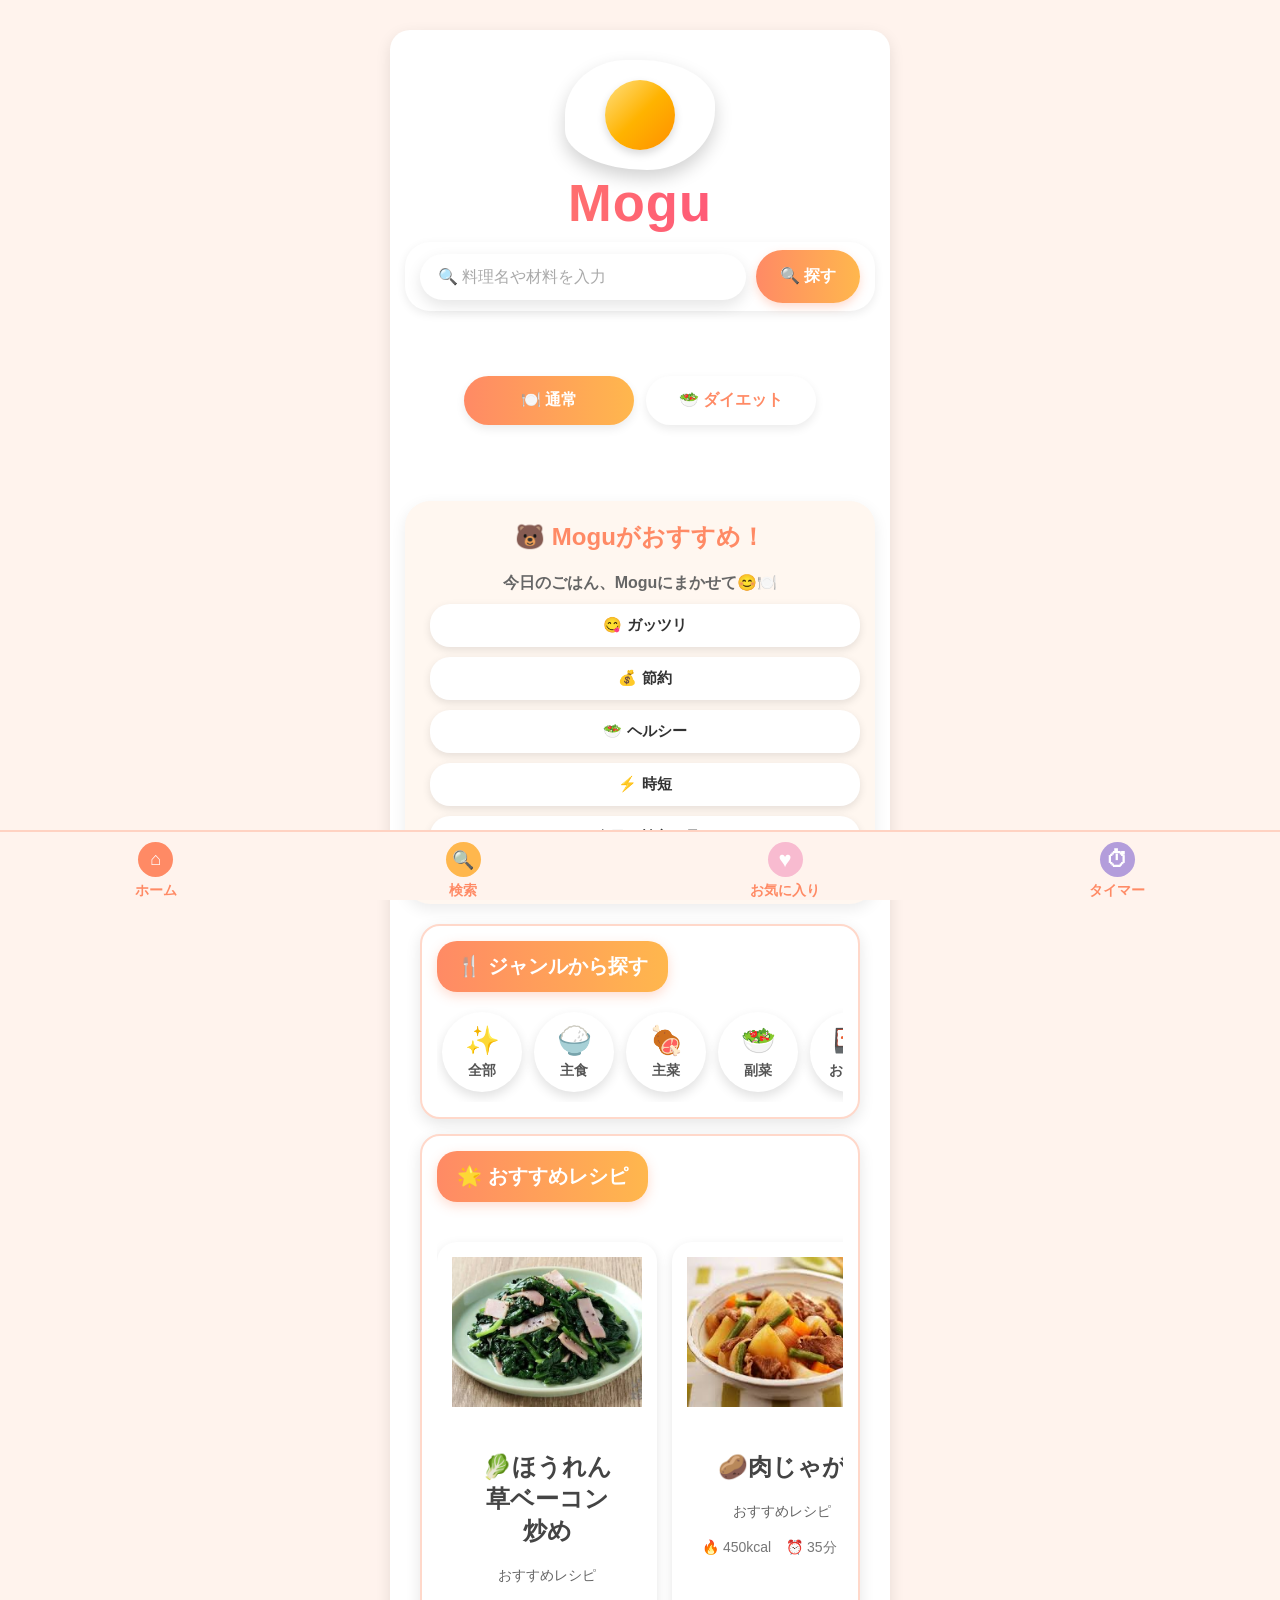
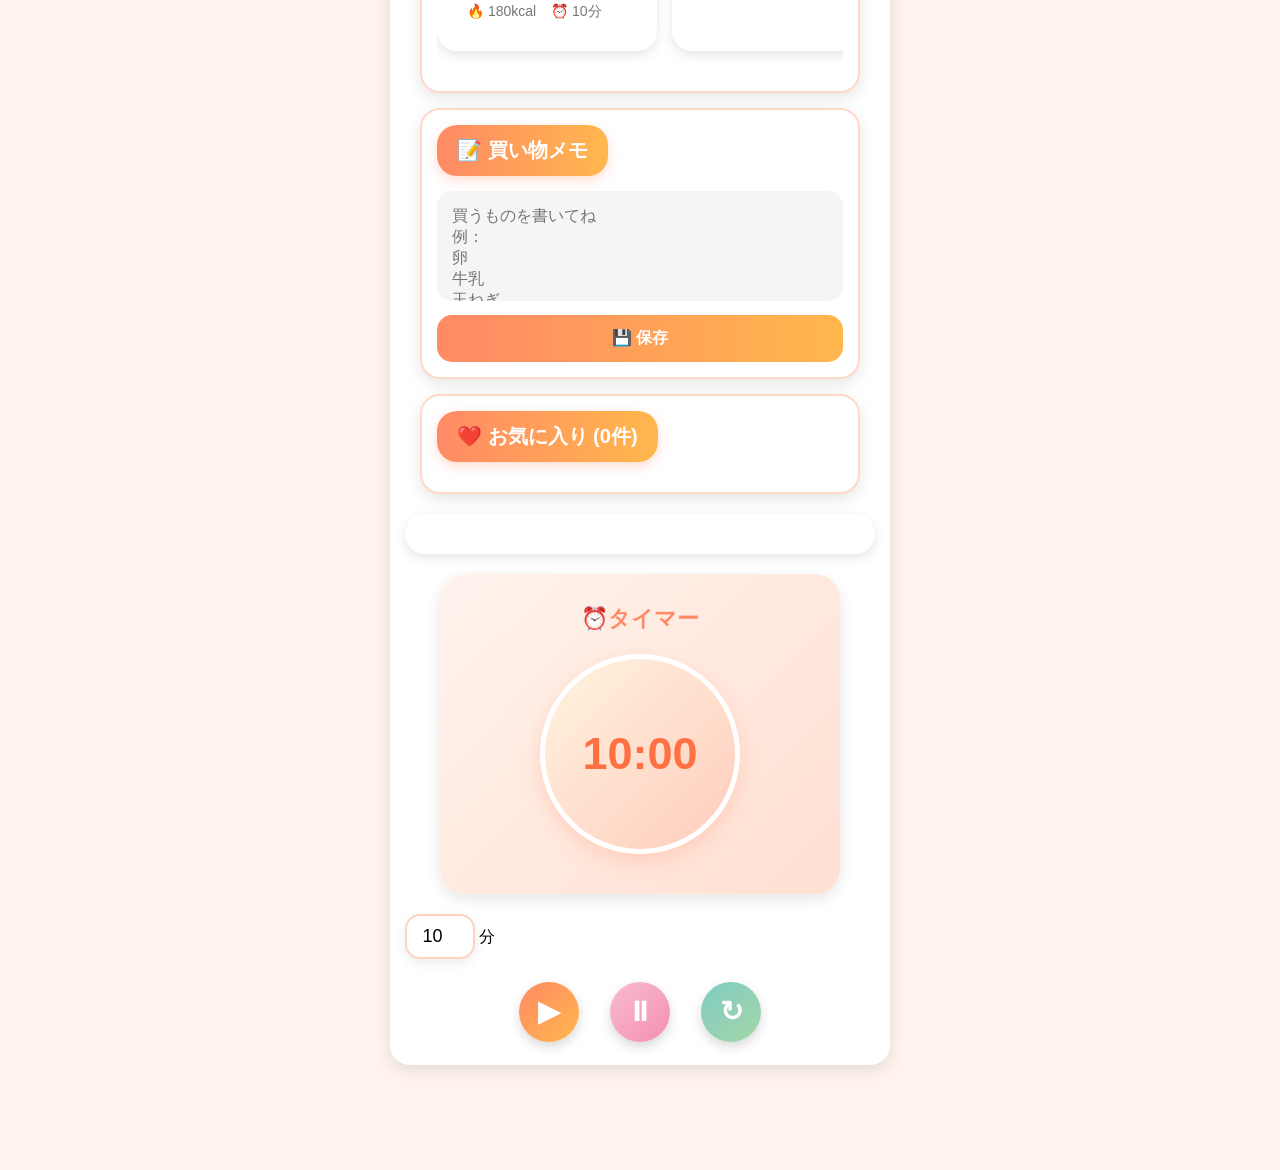
==== commit 7416df97: "Add files via upload" ====
--- a/index.html
+++ b/index.html
@@ -2,21 +2,21 @@
 <html>
 
 <head>
+
 <link rel="manifest" href="manifest.json">
-<head>
-
-<link rel="manifest" href="manifest.json">
 
 <meta name="theme-color" content="#ff8a65">
 
-<link rel="apple-touch-icon" href="icons/icon-192.png">
+<link rel="apple-touch-icon" href="icons/mogu-192.png">
+
+<link rel="icon" href="icons/mogu-192.png">
 
 <meta name="viewport"
 content="width=device-width, initial-scale=1.0">
 
 <meta charset="UTF-8">
 
-<title>AI献立アプリ</title>
+<title>Mogu</title>
 
 <link rel="stylesheet" href="style.css">
 
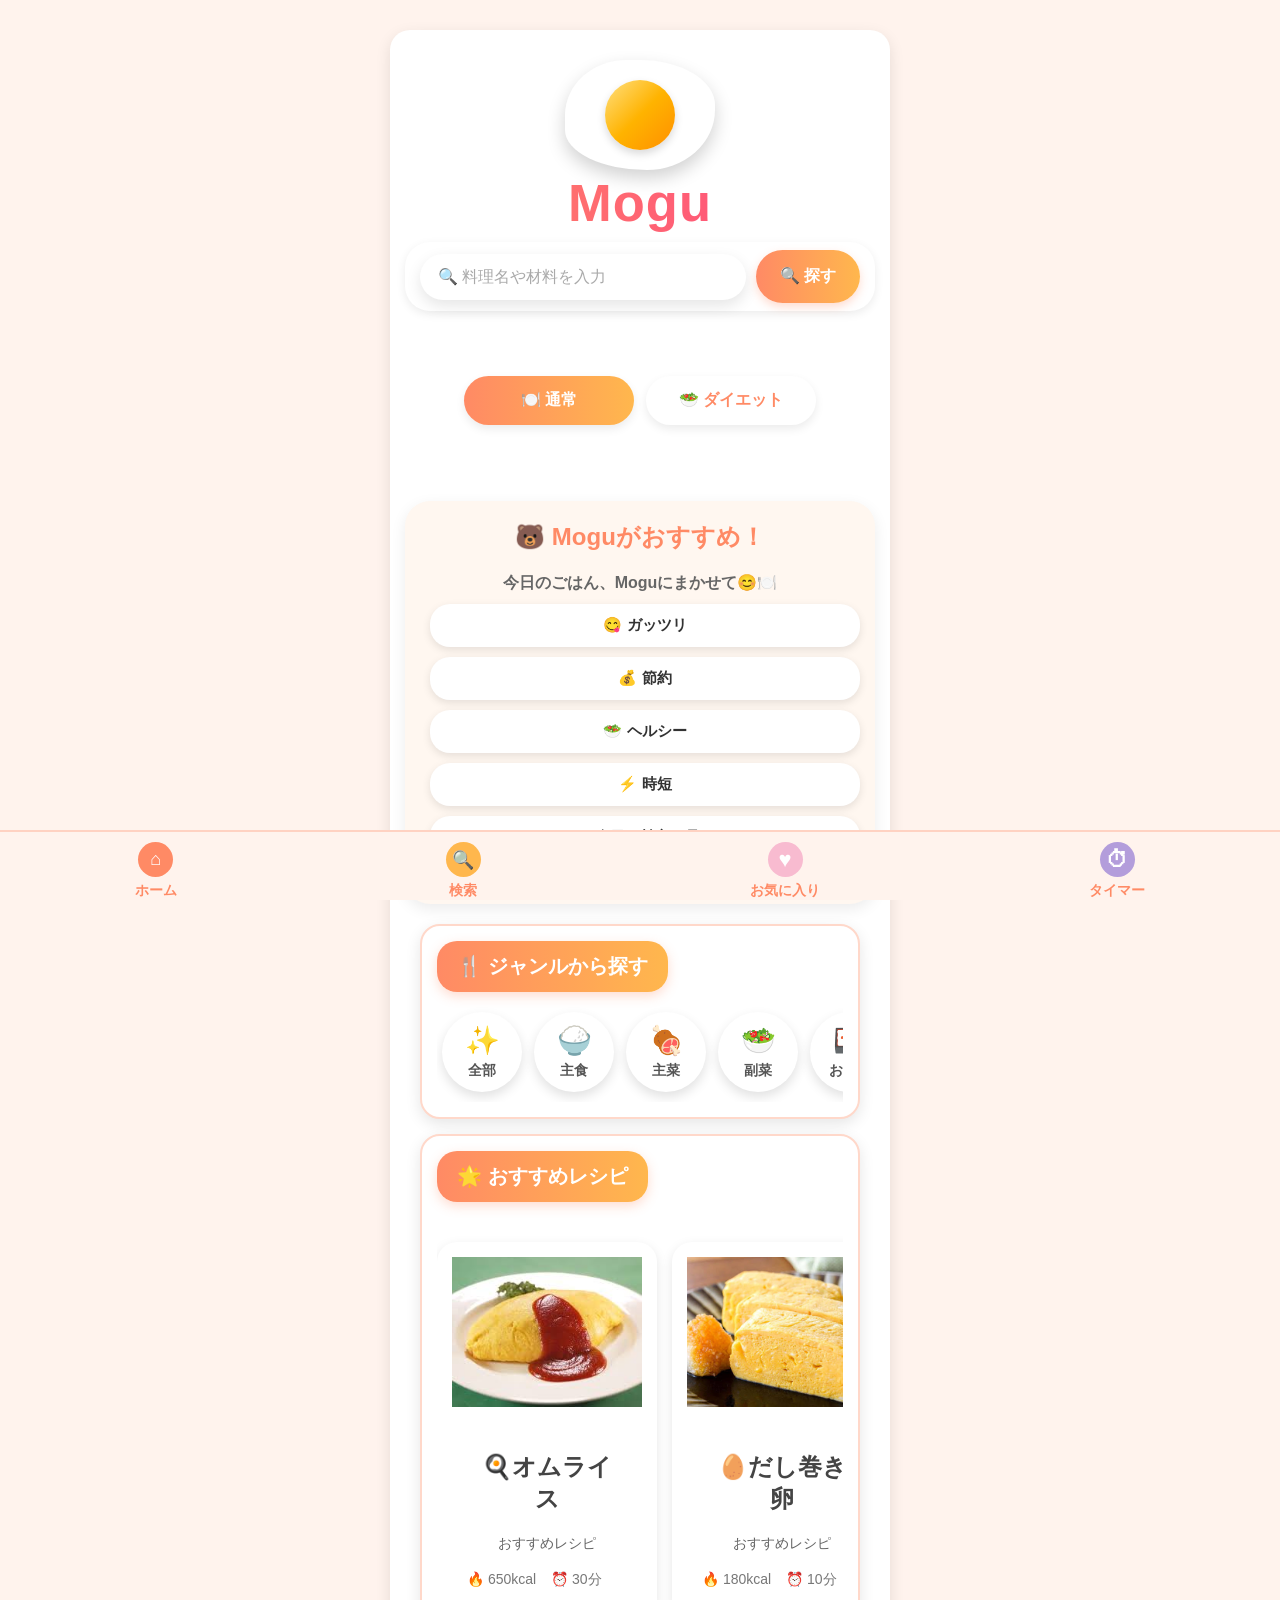
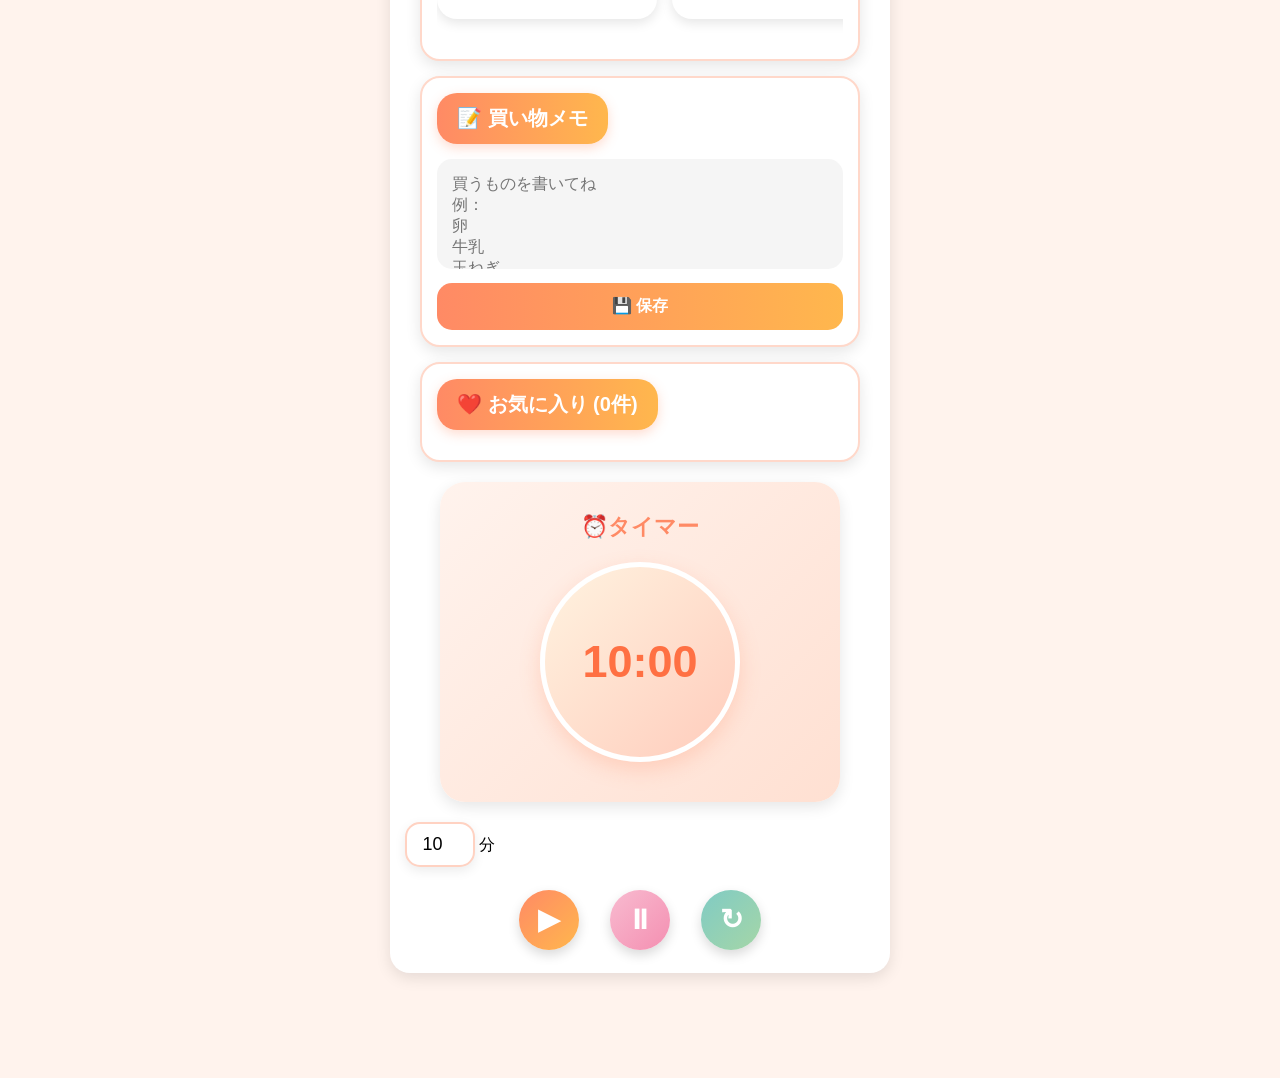
==== commit 52f4cda4: "Add files via upload" ====
--- a/index.html
+++ b/index.html
@@ -245,10 +245,17 @@
 
 
 
-
-<!-- 詳細表示 -->
+<!-- レシピ詳細画面 -->
+
+<div id="recipePage" class="recipe-page">
+
+<button class="back-btn" onclick="goHome()">
+← 戻る
+</button>
 
 <div id="recipe-detail"></div>
+
+</div>
 
 <div class="timer-box">
 
--- a/style.css
+++ b/style.css
@@ -2490,4 +2490,67 @@
 
 .recommend-card:active{
     transform:translateY(-2px) scale(0.98);
+}
+
+.recipe-page{
+
+display:none;
+
+min-height:100vh;
+
+background:#fff;
+
+padding:20px;
+
+}
+
+
+.back-btn{
+
+border:none;
+
+background:#ff8a65;
+
+color:white;
+
+padding:10px 18px;
+
+border-radius:20px;
+
+font-size:16px;
+
+margin-bottom:15px;
+
+}
+
+.recipe-page{
+    display:none;
+    min-height:100vh;
+    background:#fff;
+    padding:20px;
+}
+
+
+.detail-card{
+    background:white;
+    border-radius:20px;
+    overflow:hidden;
+}
+
+
+.detail-card h2{
+    font-size:26px;
+    margin-top:20px;
+}
+
+
+.recipe-description{
+    color:#666;
+}
+
+
+.recipe-image{
+    width:100%;
+    height:300px;
+    object-fit:cover;
 }
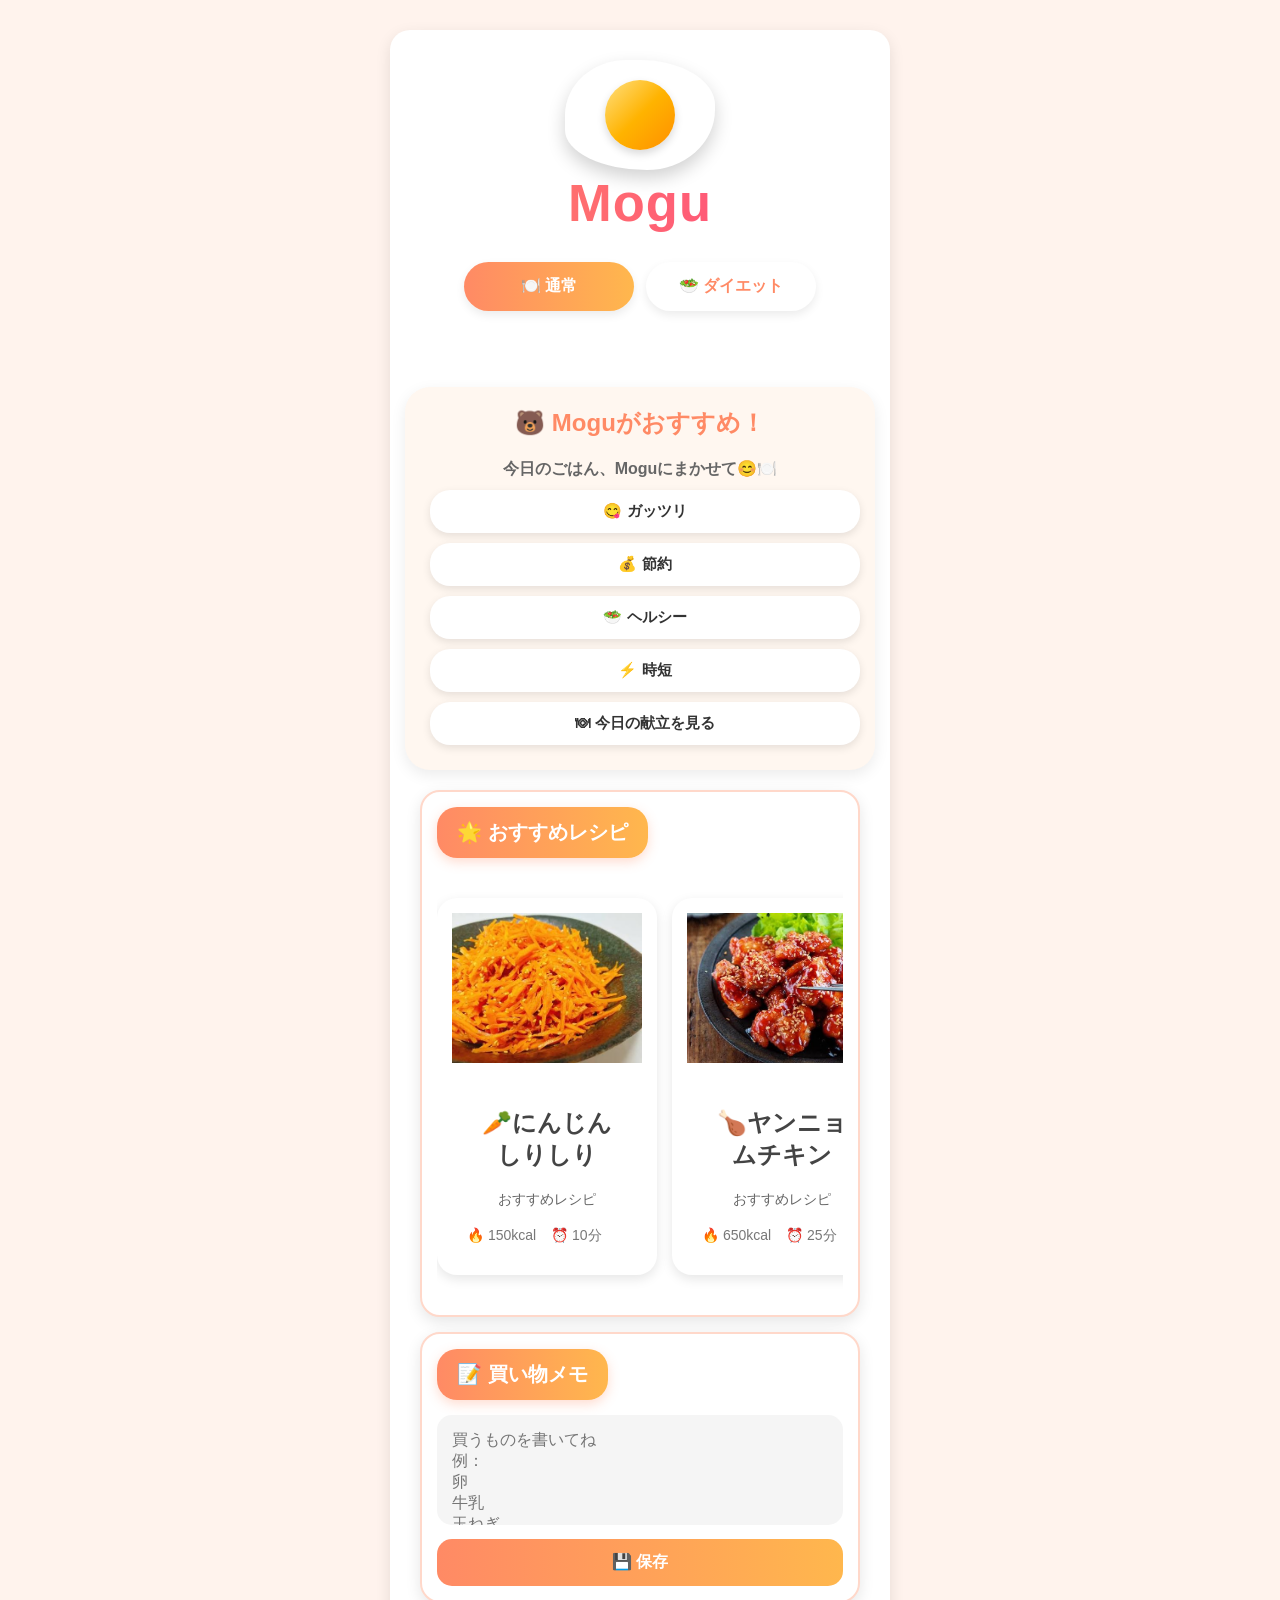
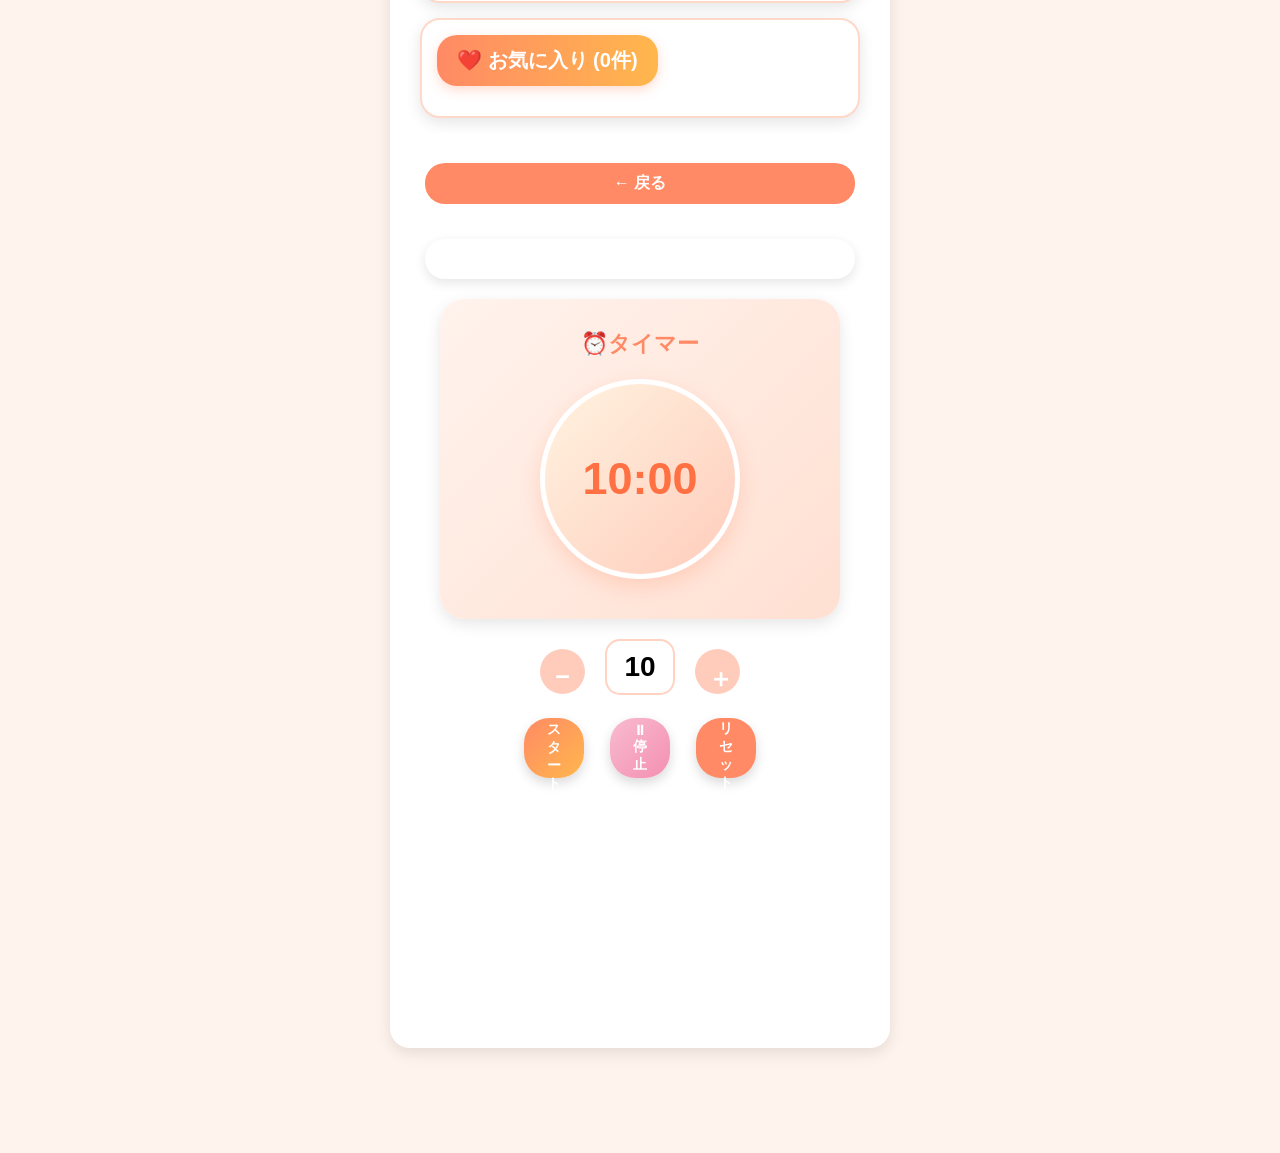
==== commit b9e4955c: "Add files via upload" ====
--- a/index.html
+++ b/index.html
@@ -64,8 +64,6 @@
 
 </div>
 
-<div id="recipeDetail" style="display:none;"></div>
-
 <div id="moodResult"></div>
 
 <div class="diet-switch">
@@ -130,64 +128,6 @@
 </div>
 
 <div id="moguResult"></div>
-
-</div>
-
-
-<!-- カテゴリー -->
-<div class="section">
-
-
-<h2>🍴 ジャンルから探す</h2>
-
-
-<div class="category-buttons">
-
-
-<button onclick="filterCategory('全部')">
-<span>✨</span>
-全部
-</button>
-
-
-<button onclick="filterCategory('主食')">
-<span>🍚</span>
-主食
-</button>
-
-
-<button onclick="filterCategory('主菜')">
-<span>🍖</span>
-主菜
-</button>
-
-
-<button onclick="filterCategory('副菜')">
-<span>🥗</span>
-副菜
-</button>
-
-
-<button onclick="filterCategory('お弁当')">
-<span>🍱</span>
-お弁当
-</button>
-
-
-<button onclick="filterCategory('朝ごはん')">
-<span>🍳</span>
-朝ごはん
-</button>
-
-
-<button onclick="filterCategory('スープ')">
-<span>🍲</span>
-スープ
-</button>
-
-
-</div>
-
 
 </div>
 
@@ -255,7 +195,8 @@
 
 <div id="recipe-detail"></div>
 
-</div>
+
+<!-- タイマー -->
 
 <div class="timer-box">
 
@@ -265,39 +206,42 @@
     <h2 id="timerDisplay">10:00</h2>
 </div>
 
-
 </div>
 
 
 <div class="timer-setting">
 
-<input 
-id="timerMinutes"
-type="number"
-value="10"
->
-
-<span>分</span>
-
-</div>
-
+<button onclick="changeTimer(-1)">
+−
+</button>
+
+<span id="timerMinutes">
+10</span>
+
+<button onclick="changeTimer(1)">
+＋
+</button>
+
+</div>
 
 <div class="timer-buttons">
 
 <button class="timer-btn" onclick="startTimer()">
-▶
+▶ スタート
 </button>
 
 <button class="timer-btn" onclick="stopTimer()">
-⏸
+⏸ 停止
 </button>
 
 <button class="timer-btn reset-btn" onclick="resetTimer()">
-↻
-</button>
-
-</div>
-
+↻ リセット
+</button>
+
+</div>
+
+
+</div>
 
 <div class="bottom-nav">
 
--- a/style.css
+++ b/style.css
@@ -231,81 +231,6 @@
 }
 
 
-
-/* カテゴリーボタン */
-
-.category-buttons{
-
-    display:flex;
-
-    gap:12px;
-
-    overflow-x:auto;
-
-    padding:10px 5px;
-
-    scrollbar-width:none;
-
-}
-
-
-.category-buttons::-webkit-scrollbar{
-
-    display:none;
-
-}
-
-
-.category-buttons button{
-
-    flex-shrink:0;
-
-    width:80px;
-
-    height:80px;
-
-    border:none;
-
-    border-radius:50%;
-
-    background:white;
-
-    color:#555;
-
-    font-size:14px;
-
-    font-weight:bold;
-
-    display:flex;
-
-    flex-direction:column;
-
-    align-items:center;
-
-    justify-content:center;
-
-    gap:5px;
-
-    box-shadow:
-    0 5px 12px rgba(0,0,0,0.12);
-
-    transition:0.3s;
-
-}
-
-
-.category-buttons button span{
-
-    font-size:28px;
-
-}
-
-
-.category-buttons button:active{
-
-    transform:scale(0.92);
-
-}
 
 /* レシピ一覧カード */
 
@@ -2553,4 +2478,177 @@
     width:100%;
     height:300px;
     object-fit:cover;
+}
+
+.timer-setting{
+
+display:flex;
+
+justify-content:center;
+
+align-items:center;
+
+gap:20px;
+
+margin:15px;
+
+}
+
+
+.timer-setting button{
+
+width:45px;
+
+height:45px;
+
+border-radius:50%;
+
+border:none;
+
+font-size:25px;
+
+background:#ffccbc;
+
+}
+
+
+#timerMinutes{
+
+font-size:28px;
+
+font-weight:bold;
+
+}
+
+
+.timer-buttons{
+
+display:flex;
+
+justify-content:center;
+
+gap:10px;
+
+}
+
+
+.timer-btn{
+
+padding:12px 18px;
+
+border-radius:25px;
+
+border:none;
+
+background:#ff8a65;
+
+color:white;
+
+font-size:14px;
+
+}
+
+
+
+.ingredient-list li{
+
+background:#fff;
+
+border-radius:12px;
+
+padding:12px 15px;
+
+margin-bottom:8px;
+
+display:flex;
+
+justify-content:space-between;
+
+box-shadow:
+0 3px 8px rgba(0,0,0,0.08);
+
+}
+
+
+.ingredient-name{
+
+font-weight:bold;
+
+color:#555;
+
+}
+
+
+.ingredient-amount{
+
+color:#ff8a65;
+
+font-weight:bold;
+
+}
+
+/* 作り方 */
+
+.howto-list{
+
+display:flex;
+
+flex-direction:column;
+
+gap:12px;
+
+}
+
+
+.howto-item{
+
+display:flex;
+
+align-items:flex-start;
+
+gap:12px;
+
+background:white;
+
+padding:15px;
+
+border-radius:15px;
+
+box-shadow:
+0 3px 8px rgba(0,0,0,0.08);
+
+}
+
+
+.step-number{
+
+width:32px;
+
+height:32px;
+
+border-radius:50%;
+
+background:#ff8a65;
+
+color:white;
+
+display:flex;
+
+align-items:center;
+
+justify-content:center;
+
+font-weight:bold;
+
+flex-shrink:0;
+
+}
+
+
+.howto-item p{
+
+margin:5px 0;
+
+line-height:1.6;
+
 }
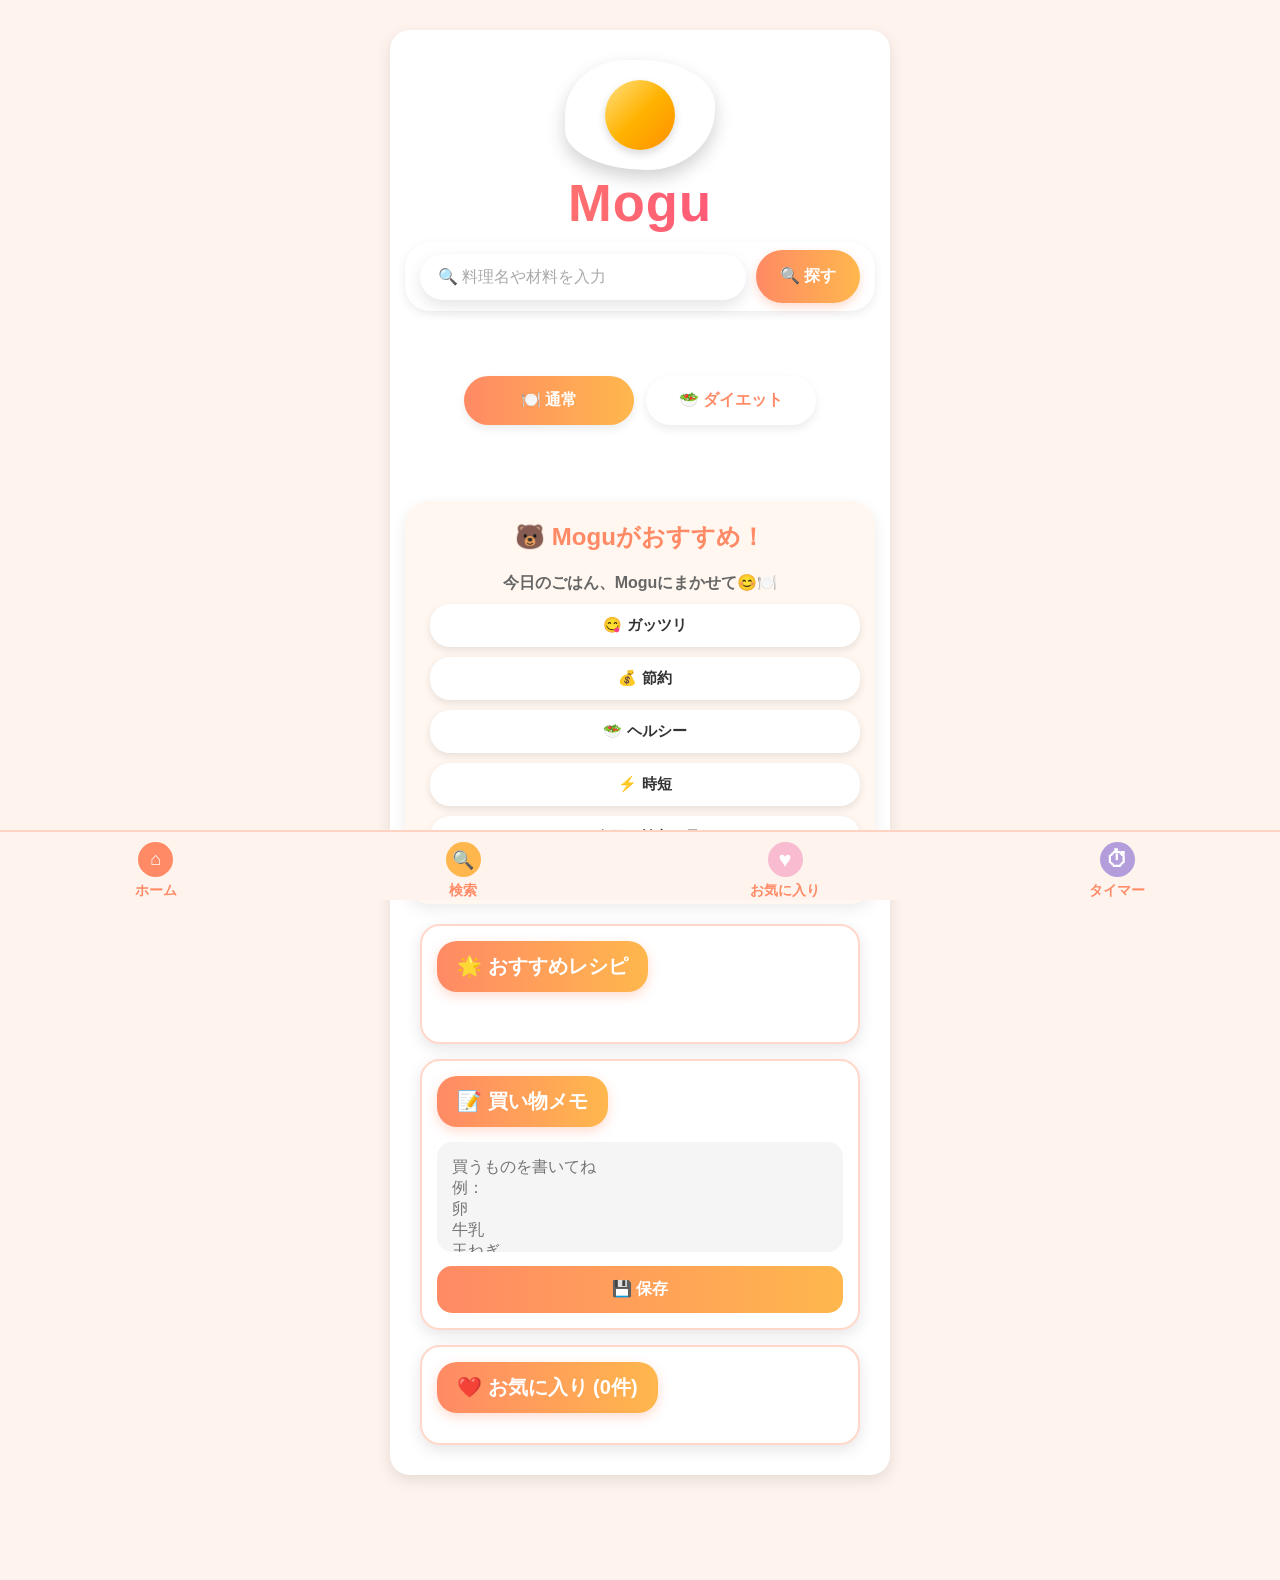
==== commit e5bc2884: "Add files via upload" ====
--- a/index.html
+++ b/index.html
@@ -179,64 +179,6 @@
 
 <div id="favorites"></div>
 
-
-</div>
-
-
-
-
-<!-- レシピ詳細画面 -->
-
-<div id="recipePage" class="recipe-page">
-
-<button class="back-btn" onclick="goHome()">
-← 戻る
-</button>
-
-<div id="recipe-detail"></div>
-
-
-<!-- タイマー -->
-
-<div class="timer-box">
-
-<h3>⏰タイマー</h3>
-
-<div class="timer-circle">
-    <h2 id="timerDisplay">10:00</h2>
-</div>
-
-</div>
-
-
-<div class="timer-setting">
-
-<button onclick="changeTimer(-1)">
-−
-</button>
-
-<span id="timerMinutes">
-10</span>
-
-<button onclick="changeTimer(1)">
-＋
-</button>
-
-</div>
-
-<div class="timer-buttons">
-
-<button class="timer-btn" onclick="startTimer()">
-▶ スタート
-</button>
-
-<button class="timer-btn" onclick="stopTimer()">
-⏸ 停止
-</button>
-
-<button class="timer-btn reset-btn" onclick="resetTimer()">
-↻ リセット
-</button>
 
 </div>
 
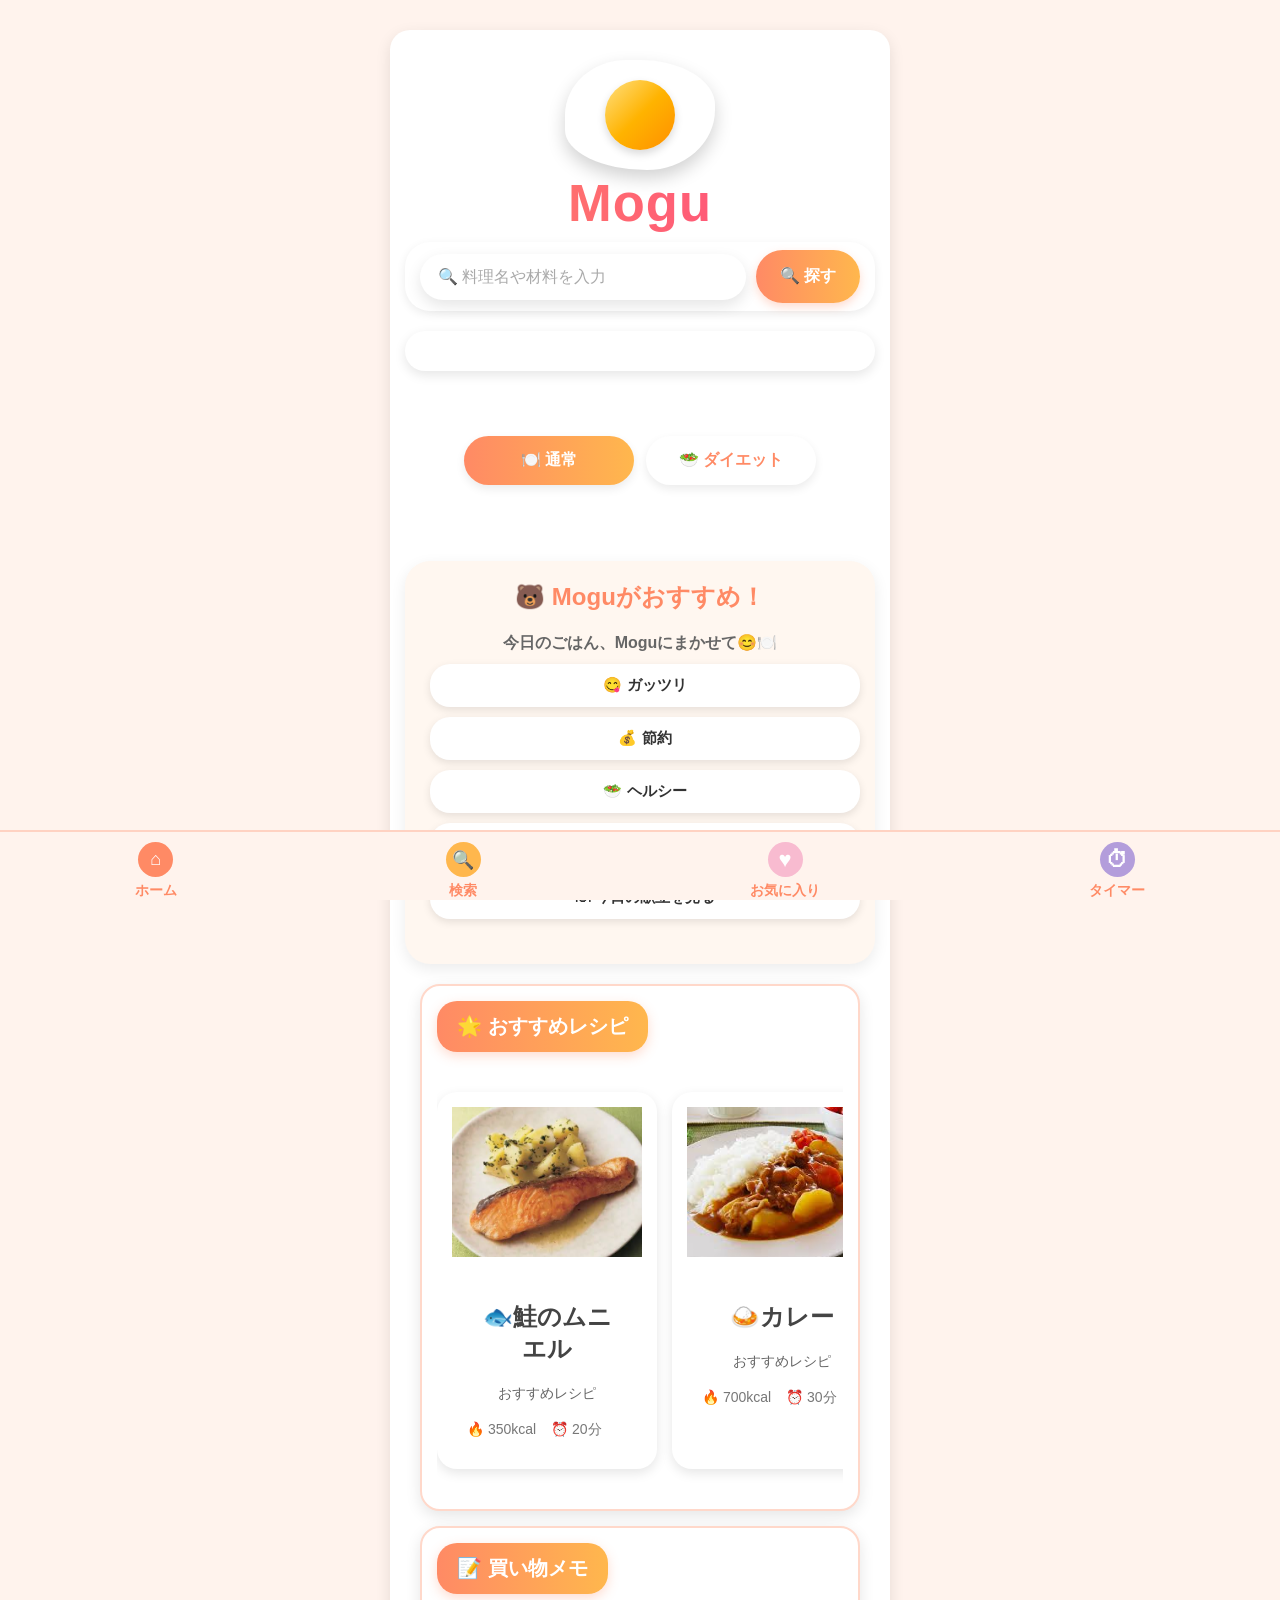
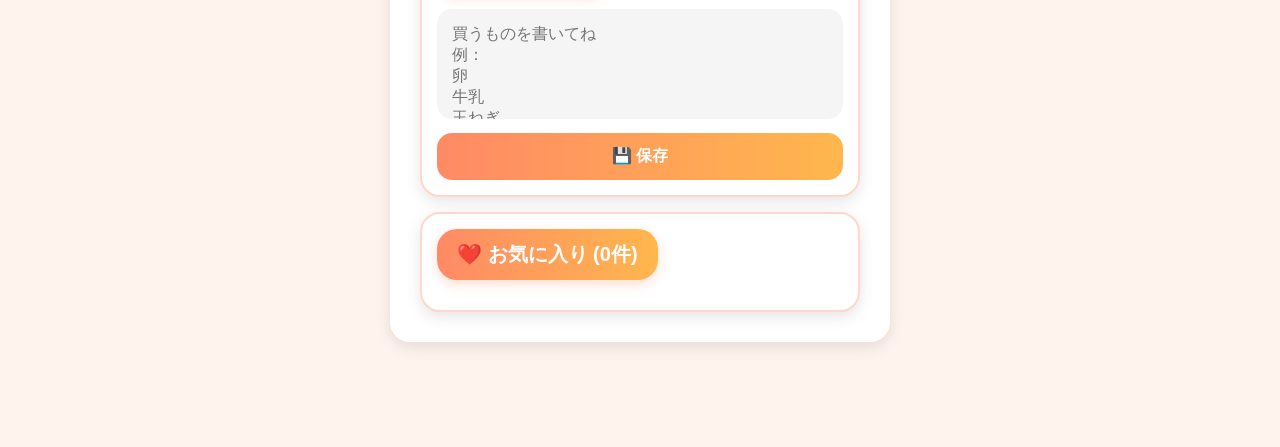
==== commit 9a59a330: "Add files via upload" ====
--- a/index.html
+++ b/index.html
@@ -59,6 +59,7 @@
 
 </div>
 
+<div id="recipe-detail"></div>
 
 <div id="searchResult"></div>
 
--- a/style.css
+++ b/style.css
@@ -2651,4 +2651,98 @@
 
 line-height:1.6;
 
+}
+
+/* レシピ詳細ページ スマホ対応 */
+
+.detail-card{
+    width:90%;
+    max-width:600px;
+    margin:20px auto;
+    background:white;
+    border-radius:20px;
+    padding:20px;
+    box-shadow:0 4px 12px rgba(0,0,0,0.1);
+}
+
+
+.recipe-image{
+    width:100%;
+    max-width:100%;
+    height:auto;
+    border-radius:15px;
+    object-fit:cover;
+}
+
+
+.detail-card h2{
+    font-size:24px;
+    margin:15px 0;
+}
+
+
+.detail-card h3{
+    margin-top:25px;
+}
+
+
+.detail-card ul,
+.detail-card ol{
+    padding-left:20px;
+}
+
+
+.detail-card li{
+    line-height:1.8;
+    margin-bottom:8px;
+}
+
+
+/* 戻るボタン */
+
+.back-btn{
+    width:90%;
+    max-width:600px;
+    margin:15px auto;
+    display:block;
+    padding:12px;
+    border:none;
+    border-radius:15px;
+    font-size:16px;
+}
+
+
+/* スマホ用 */
+
+@media(max-width:600px){
+
+.detail-card{
+
+    width:calc(100% - 30px);
+    padding:15px;
+    border-radius:18px;
+
+}
+
+
+.detail-card h2{
+
+    font-size:22px;
+
+}
+
+
+.detail-card p{
+
+    font-size:15px;
+
+}
+
+
+.detail-card li{
+
+    font-size:14px;
+
+}
+
 }
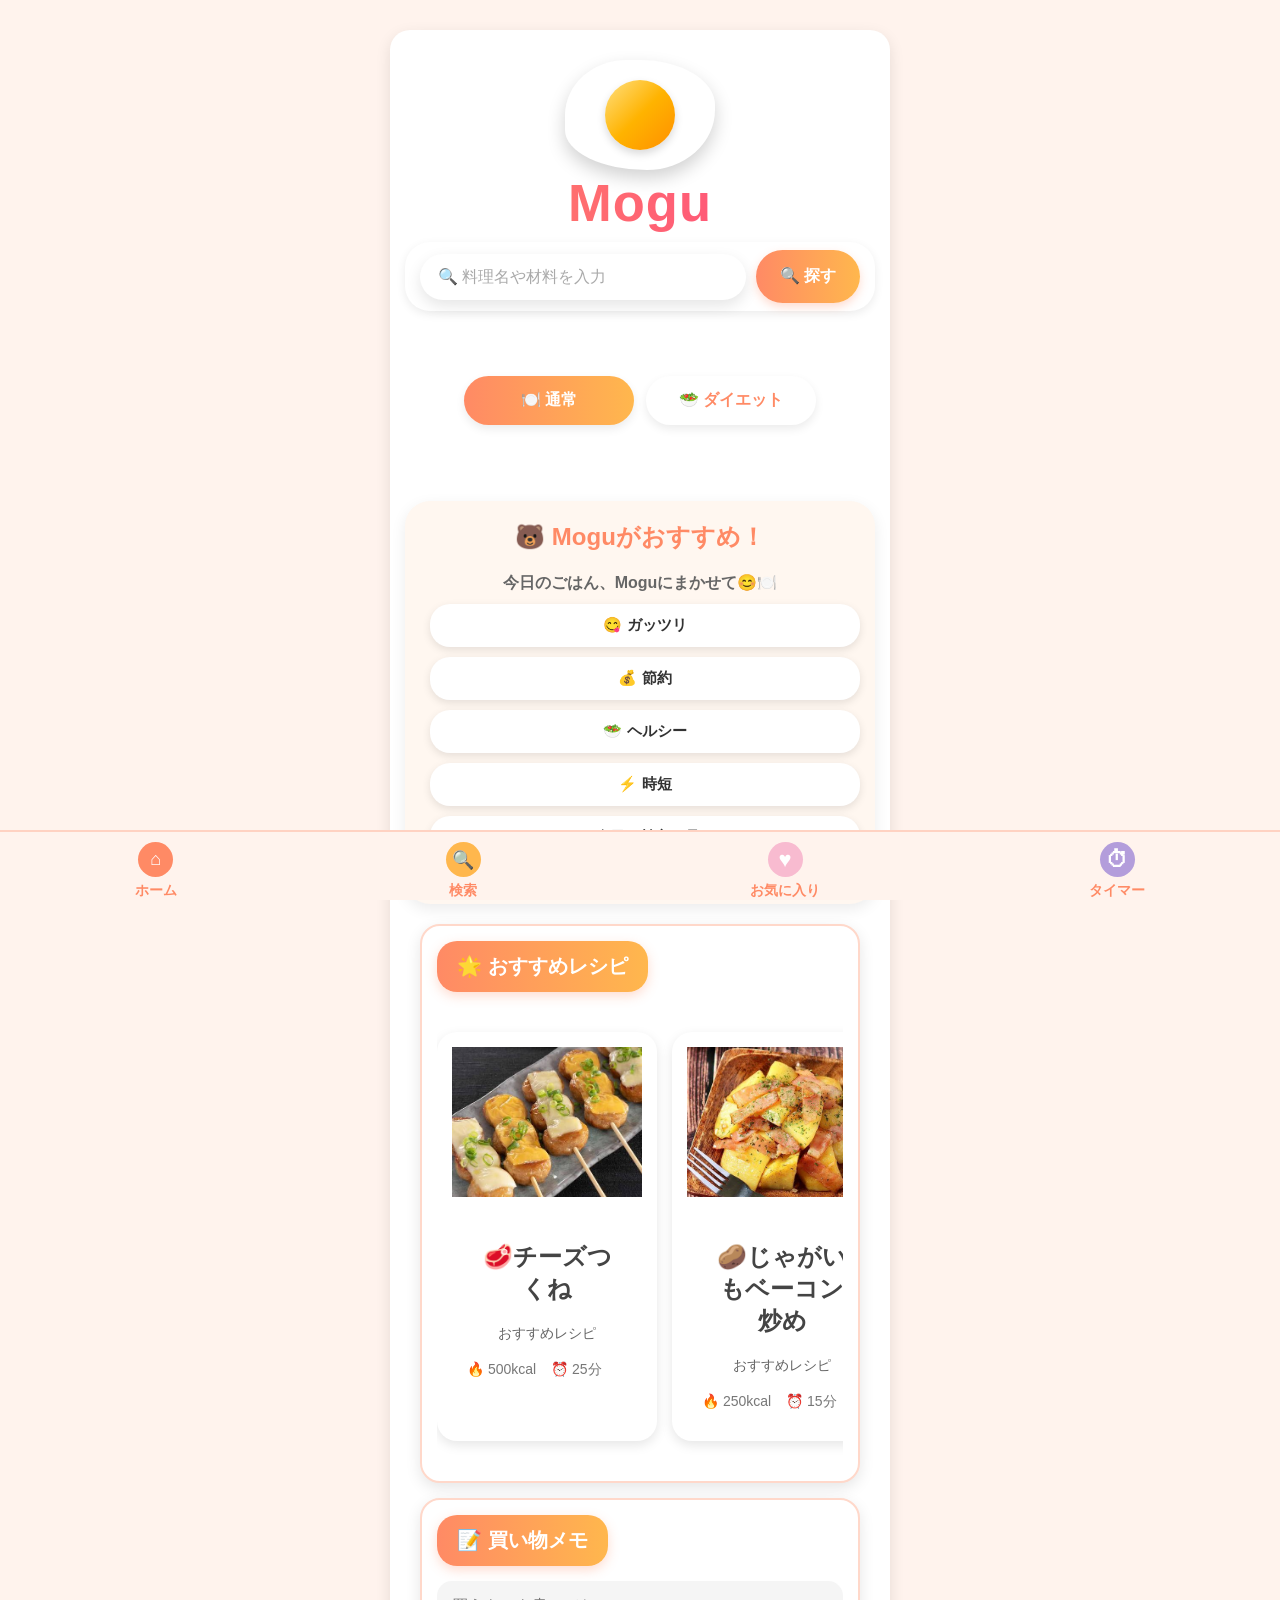
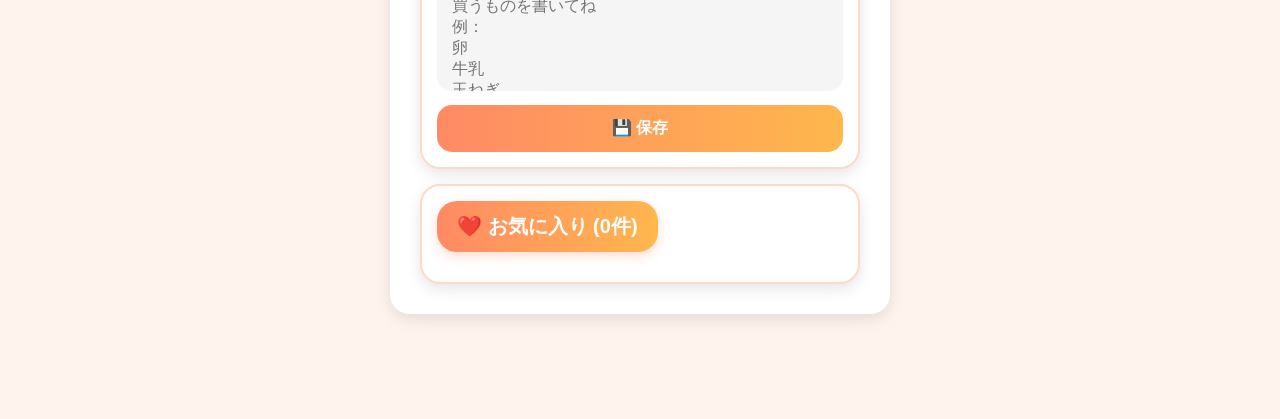
==== commit d1df228c: "Add files via upload" ====
--- a/index.html
+++ b/index.html
@@ -59,7 +59,6 @@
 
 </div>
 
-<div id="recipe-detail"></div>
 
 <div id="searchResult"></div>
 
